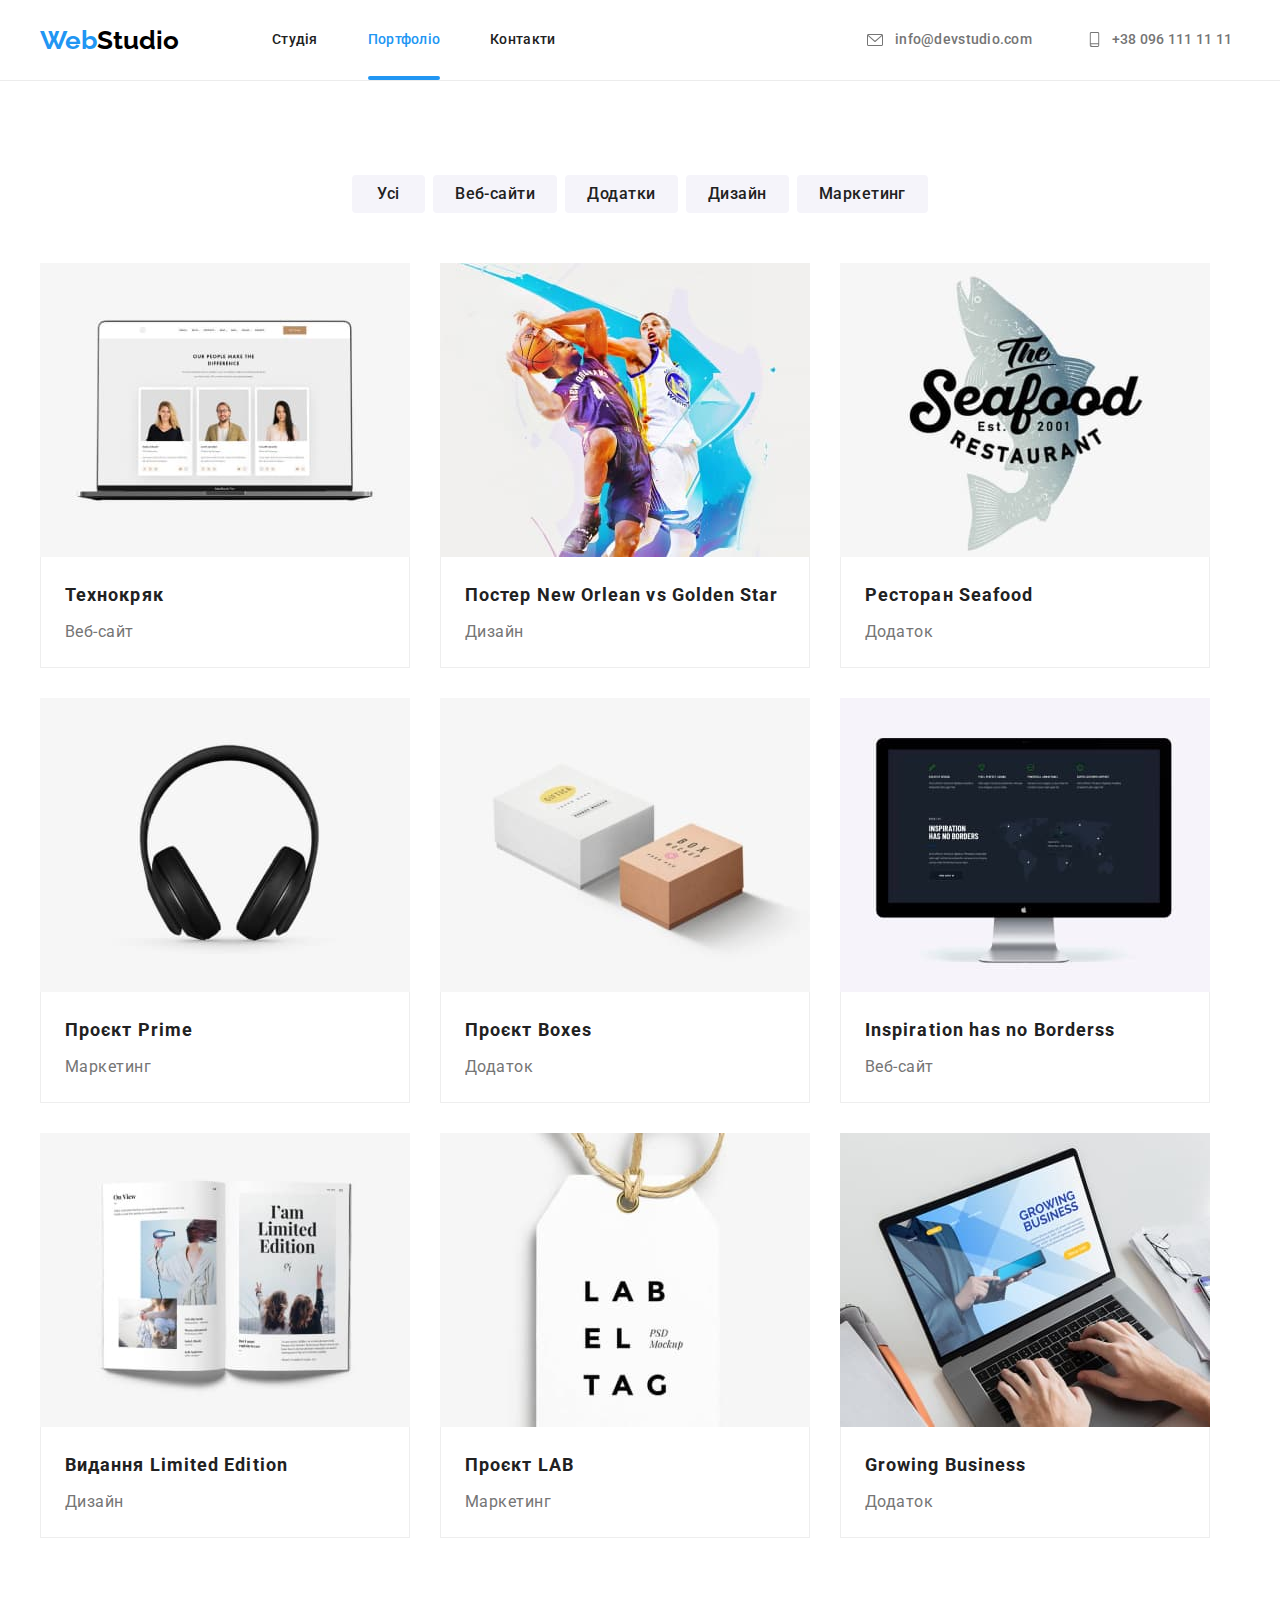
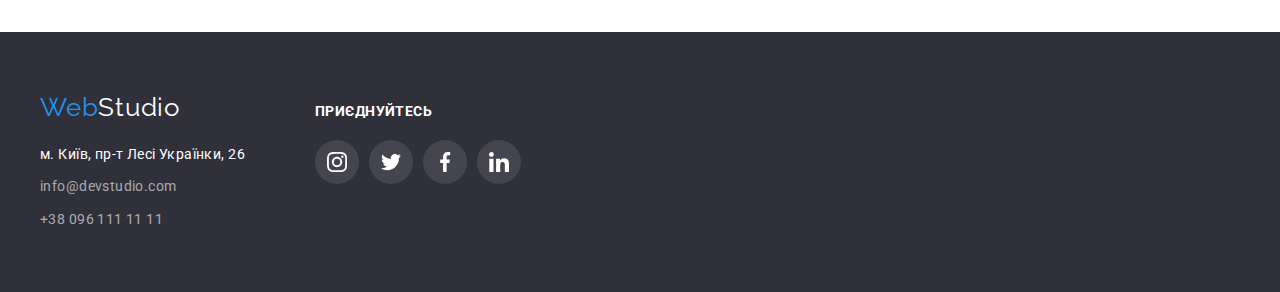
==== portfolio.html @ 1820c9a6 "Homework 7" ====
<!DOCTYPE html>
<html lang="uk">
  <head>
    <meta charset="UTF-8" />
    <meta http-equiv="X-UA-Compatible" content="IE=edge" />
    <meta name="viewport" content="width=device-width, initial-scale=1.0" />
    <title>Web Studio</title>
  <link rel="stylesheet" href="https://cdnjs.cloudflare.com/ajax/libs/modern-normalize/1.1.0/modern-normalize.min.css" integrity="sha512-wpPYUAdjBVSE4KJnH1VR1HeZfpl1ub8YT/NKx4PuQ5NmX2tKuGu6U/JRp5y+Y8XG2tV+wKQpNHVUX03MfMFn9Q==" crossorigin="anonymous" referrerpolicy="no-referrer" />
    <link rel="stylesheet" href="./css/styles.css" />
    <link rel="stylesheet" href="./css/main.min.css"/>
    <link rel="preconnect" href="https://fonts.googleapis.com" />
    <link rel="preconnect" href="https://fonts.gstatic.com" crossorigin />

    <link
      href="https://fonts.googleapis.com/css2?family=Raleway:wght@700&family=Roboto:wght@400;500;700;900&display=swap"
      rel="stylesheet"
    />
  </head>
  <body>
    <header  class="navigation nav-portfolio">
      <div class="container navigation">
      <a href="" class="link logo"><span class="logo-1">Web</span>Studio</a>
      <nav>
        <ul class="list navigation__list">
          <li class="item">
            <a href="./index.html" class="link navigation__link">Студія</a>
          </li>
          <li class="item">
            <a href="" class="link navigation__link current">Портфоліо</a>
          </li>
          <li class="item">
            <a href="" class="link navigation__link">Контакти</a>
          </li>
        </ul>
      </nav>
      <ul class="list connection">
        <li class="contacts">
          <a href="mailto:info@devstudio.com" class="link contacts__list "><svg width="20px" height="16px" class="connection__icons " >
            <use href="./images/icons.svg#icon-envelope-hover" ></use>
          </svg>info@devstudio.com</a
          >
        </li>
        <li class="contacts">
          <a href="tel:+380961111111" class="link contacts__list "
            ><svg width="15px" height="21px" class="connection__icons ">
            <use href="./images/icons.svg#icon-smartphone" ></use>
          </svg>+38 096 111 11 11</a
          >
        </li>
      </ul>
      </div>
    </header>
    <main>
      <section class="section">
        <div class="container">
        <ul class="list portfolio-button-list">
        <li class="portfolio-button"><button type="button" class="portfolio-btn">Усі</button></li>
        <li class="portfolio-button"><button type="button" class="portfolio-btn">Веб-сайти</button></li>
        <li class="portfolio-button"><button type="button" class="portfolio-btn">Додатки</button></li>
        <li class="portfolio-button"><button type="button" class="portfolio-btn">Дизайн</button></li>
        <li class="portfolio-button"><button type="button" class="portfolio-btn">Маркетинг</button></li>
        </ul>
        <ul class="list portfolio-images">
          <li class="images">
            <div class="portfolio-item">
            <img
              src="./images/img (4) (1).jpg"
              alt="Технокряк"
              width="370"
              height="294"
            />
            <p class="portfolio-img">Ресурс пропонує косплексні пропозиції з різним рівнем функціоналу та сервісів. Все це дозволить відвідувачу отримати вичерпні відомості про компанію чи приватні особу.</p>
            </div>
            <div class="box">
            <h3 class="works">Технокряк</h3>
            <p class="projects"> Веб-сайт</p>
            </div>
          </li>
          <li class="images ">
            <div class="portfolio-item">
            <img
              src="./images/img (5) (1).jpg"
              alt="Постер New Orlean vs Golden Star"
              width="370"
              height="294"
            />
            <p class="portfolio-img">Ресурс пропонує косплексні пропозиції з різним рівнем функціоналу та сервісів. Все це дозволить відвідувачу отримати вичерпні відомості про компанію чи приватні особу.</p>
            </div>
            <div class="box">
            <h3 class="works">Постер New Orlean vs Golden Star</h3>
            <p class="projects"> Дизайн</p>
          </div>
          </li>
          <li class="images">
            <div class="portfolio-item">
              <img
              src="./images/img (6) (1).jpg"
              alt="Ресторан Seafood"
              width="370"
              height="294"
            />
          <p class="portfolio-img">Ресурс пропонує косплексні пропозиції з різним рівнем функціоналу та сервісів. Все це дозволить відвідувачу отримати вичерпні відомості про компанію чи приватні особу.</p>
            </div>
          <div class="box">
            <h3 class="works">Ресторан Seafood</h3>
            <p class="projects"> Додаток</p>
            </div>
          </li>
          <li class="images img-margin">
            <div class="portfolio-item">
            <img
              src="./images/img (7) (1).jpg"
              alt="Проєкт Prime"
              width="370"
              height="294"
            />
            <p class="portfolio-img">Ресурс пропонує косплексні пропозиції з різним рівнем функціоналу та сервісів. Все це дозволить відвідувачу отримати вичерпні відомості про компанію чи приватні особу.</p>
            </div>
            <div class="box">
            <h3 class="works">Проєкт Prime</h3>
            <p class="projects"> Маркетинг</p>
            </div>
          </li>
          <li class="images img-margin">
            <div class="portfolio-item">
            <img
              src="./images/img (8) (1).jpg"
              alt="Проєкт Boxes"
              width="370"
              height="294"
            />
            <p class="portfolio-img">Ресурс пропонує косплексні пропозиції з різним рівнем функціоналу та сервісів. Все це дозволить відвідувачу отримати вичерпні відомості про компанію чи приватні особу.</p>
            </div>
            <div class="box">
            <h3 class="works">Проєкт Boxes</h3>
            <p class="projects"> Додаток</p>
            </div>
          </li>
           <li class="images img-margin">
            <div class="portfolio-item">
            <img
              src="./images/img (9) (1).jpg"
              alt="Inspiration has no Borders"
              width="370"
              height="294"
            />
            <p class="portfolio-img">Ресурс пропонує косплексні пропозиції з різним рівнем функціоналу та сервісів. Все це дозволить відвідувачу отримати вичерпні відомості про компанію чи приватні особу.</p>
            </div>
            <div class="box">
            <h3 class="works">Inspiration has no Borderss</h3>
            <p class="projects"> Веб-сайт</p>
            </div>
          </li>
          <li class="images img-margin">
            <div class="portfolio-item">
            <img
              src="./images/img (10) (1).jpg"
              alt="Видання Limited Edition"
              width="370"
              height="294"
            />
            <p class="portfolio-img">Ресурс пропонує косплексні пропозиції з різним рівнем функціоналу та сервісів. Все це дозволить відвідувачу отримати вичерпні відомості про компанію чи приватні особу.</p>
            </div>
            <div class="box">
            <h3 class="works">Видання Limited Edition</h3>
            <p class="projects"> Дизайн</p>
            </div>
          </li>
          <li class="images img-margin">
             <div class="portfolio-item">
            <img
              src="./images/img (11) (1).jpg"
              alt="Проєкт LAB"
              width="370"
              height="294"
            />
            <p class="portfolio-img">Ресурс пропонує косплексні пропозиції з різним рівнем функціоналу та сервісів. Все це дозволить відвідувачу отримати вичерпні відомості про компанію чи приватні особу.</p>
             </div>
            <div class="box">
            <h3 class="works">Проєкт LAB</h3>
            <p class="projects"> Маркетинг</p>
            </div>
          </li>
           <li class="images img-margin">
             <div class="portfolio-item">
            <img
              src="./images/img (12) (1).jpg"
              alt="Growing Business"
              width="370"
              height="294"
            />
            <p class="portfolio-img">Ресурс пропонує косплексні пропозиції з різним рівнем функціоналу та сервісів. Все це дозволить відвідувачу отримати вичерпні відомості про компанію чи приватні особу.</p>
             </div>
            <div class="box">
            <h3 class="works">Growing Business</h3>
            <p class="projects"> Додаток</p>
            </div>
          </li>
          </div>
      </section>
    </main>
    <footer class="footer">
      <div class="container adress-container">
        <div class="footer-container">
      <a href="" class="link logo-2"><span class="logo-1">Web</span>Studio</a>
      <address class="studio-address">
        <ul class="list all-addresses">
          <li class="list-address">
            <a
              href="https://goo.gl/maps/GRgKBhRYMdMoamfV8"
              class="link address address-1"
              target="_blank"
              rel="noopener noreferrer nofollow"
              >м. Київ, пр-т Лесі Українки, 26</a
            >
          </li>
          <li class="list-address">
            <a href="mailto:info@devstudio.com" class="link address"
              >info@devstudio.com</a
            >
          </li>
          <li class="list-address">
            <a href="tel:+380961111111" class="link address"
              >+38 096 111 11 11</a
            >
          </li>
        </ul>
        </address>
        </div>
        <div class="footer-container-1">
        <h3 class="soc-title">Приєднуйтесь</h3>
        <ul class="list soc-footer-list">
          <li class="soc-list-item "> <a href="#" class="soc-link footer-item">
                <svg width="20px" hieght="20px" class="svg-icon svg-icon-1">
                  <use href="./images/icons.svg#icon-instagram-2"></use>
                </svg>
                </a>
              </li>
              <li class="soc-list-item"> <a href="#" class="soc-link footer-item">
                <svg width="20px" hieght="20px" class="svg-icon svg-icon-1">
                  <use href="./images/icons.svg#icon-twitter-1"></use>
                </svg>
                </a>
              </li>
              <li class="soc-list-item"> <a href="#" class="soc-link footer-item">
                <svg width="20px" hieght="20px" class="svg-icon svg-icon-1">
                  <use href="./images/icons.svg#icon-facebook-1"></use>
                </svg>
                </a>
              </li>
              </li>
              <li class="soc-list-item"> <a href="#" class="soc-link footer-item">
                <svg width="20px" hieght="20px" class="svg-icon svg-icon-1">
                  <use href="./images/icons.svg#icon-linkedin-1"></use>
                </svg>
                </a>
              </li>
              </div>
        </ul>
      </div>
    </footer>
  </body>
</html>
---- css/styles.css ----
body {
  font-family: "Roboto", sans-serif;
}
.section {
  padding-top: 94px;
  padding-bottom: 94px;
}
body,
h1,
h2,
h3,
ul,
li,
p {
  margin: 0;
  padding: 0;
}
.container {
  margin-left: auto;
  margin-right: auto;
  width: 1200px;
  padding-left: 15px;
  padding-right: 15px;
}
.navigation {
  display: flex;
  align-items: center;
}
.logo {
  color: #000000;
  font-family: "Raleway", "Arial", Raleway;
  font-weight: 700;
  font-size: 26px;
  line-height: 1.19;
}
.logo-1 {
  color: #2196f3;
}
.link {
  text-decoration: none;
}
.list {
  list-style: none;
  margin: 0;
  padding: 0;
}
.navigation__list {
  display: flex;
  flex-wrap: nowrap;
  margin-left: 93px;
  font-weight: 500;
  font-size: 14px;
  line-height: 1.14;
  letter-spacing: 0.02em;
}
.contacts {
  display: flex;
  justify-content: center;
  align-items: center;
  width: 161px;
  height: 16px;
}
.cont-icon {
  margin-right: 10px;
  fill: #757575;
}

.navigation__link {
  color: #212121;
  display: block;
  padding-top: 32px;
  padding-bottom: 32px;
  transition: 250ms cubic-bezier(0.4, 0, 0.2, 1);
}
.nav-portfolio {
  border-bottom-width: 1px;
  border-bottom-style: solid;
  border-bottom-color: #ececec;
}
.navigation .item:not(:last-child) {
  margin-right: 50px;
}
.navigation__list .navigation__link:hover,
.navigation__list .navigation__link:focus {
  color: #2196f3;
  transition: 250ms cubic-bezier(0.4, 0, 0.2, 1);
}
.navigation__list .current {
  color: #2196f3;
}
.item {
  position: relative;
}
.current::after {
  position: absolute;
  content: " ";
  left: 0;
  bottom: 0;
  display: block;
  width: 100%;
  height: 4px;
  background-color: #2196f3;
  border-radius: 2px;
}

.connection {
  display: flex;
  margin-left: auto;
  font-weight: 500;
  font-size: 14px;
  line-height: 1.14;
  letter-spacing: 0.02em;
}
.contacts__list {
  display: inline-flex;
  align-items: center;
  color: #757575;
  padding-top: 32px;
  padding-bottom: 32px;
  transition: 250ms cubic-bezier(0.4, 0, 0.2, 1);
}
.connection__icons {
  fill: #757575;
  margin-right: 10px;
  transition: 250ms cubic-bezier(0.4, 0, 0.2, 1);
}

.connection .contacts:not(:last-child) {
  margin-right: 50px;
}
.contacts .contacts__list:hover,
.contacts .contacts__list:focus {
  color: #2196f3;
  transition: 250ms cubic-bezier(0.4, 0, 0.2, 1);
}
.contacts__list:hover .connection__icons,
.contacts__list:focus .connection__icons {
  fill: #2196f3;
  transition: 250ms cubic-bezier(0.4, 0, 0.2, 1);
}
.slogan-section {
  background-color: #2f303a;
  padding-top: 200px;
  padding-bottom: 200px;
}
.overlay {
  max-width: 1600px;
  height: 600px;
  margin-left: auto;
  margin-right: auto;
  background-image: linear-gradient(
      rgba(47, 48, 58, 0.4),
      rgba(47, 48, 58, 0.4)
    ),
    url("../images/Img\ \(13\)\ \(1\).jpg");
  background-size: cover;
  background-repeat: no-repeat;
  background-position: center;
}
.slogan-1 {
  margin-left: auto;
  margin-right: auto;
  width: 696px;
  margin-bottom: 30px;
  margin-top: 0;

  font-weight: 900;
  font-size: 44px;
  line-height: 1.36;
  text-align: center;
  letter-spacing: 0.06em;
  text-transform: uppercase;

  color: #ffffff;
}
.main-btn {
  display: inline-block;
  border-radius: 4px;
  padding: 10px 32px;
  min-width: 216;
  text-align: center;
  border: #2196f3;
  margin-left: auto;
  margin-right: auto;

  font-family: inherit;
  font-weight: 700;
  font-size: 16px;
  line-height: 1.87;
  display: flex;
  align-items: center;
  letter-spacing: 0.06em;
  color: #ffffff;
  background-color: #2196f3;
}
.portfolio-button-list {
  display: flex;
  align-items: center;
  justify-content: center;
}
.portfolio-button {
  display: inline-block;
}
.portfolio-button-list .portfolio-button:not(:last-child) {
  margin-right: 8px;
}
.portfolio-btn:hover,
.portfolio-btn:focus {
  color: #ffffff;
  background-color: #2196f3;
  box-shadow: 0px 3px 1px rgba(0, 0, 0, 0.1), 0px 1px 2px rgba(0, 0, 0, 0.08),
    0px 2px 2px rgba(0, 0, 0, 0.12);
  transition: 250ms cubic-bezier(0.4, 0, 0.2, 1);
}
.portfolio-btn {
  display: inline-block;
  border-radius: 4px;
  padding: 6px 22px;
  min-width: 73px;
  text-align: center;
  border: #f5f4fa;
  margin-left: auto;
  margin-right: auto;

  font-family: inherit;
  font-weight: 500;
  font-size: 16px;
  line-height: 1.62;
  text-align: center;
  letter-spacing: 0.03em;
  color: #212121;
  background-color: #f5f4fa;
  transition: 250ms cubic-bezier(0.4, 0, 0.2, 1);
}

.portfolio-images {
  display: flex;
  flex-wrap: wrap;
}
.images {
  width: 370px;
  margin-right: 30px;
  margin-top: 30px;
}
.images:nth-child(3n) {
  margin-right: 0px;
}
.advntg-icon::before {
  display: block;
  content: " ";
  height: 120px;
  border-radius: 4px;
  margin-bottom: 30px;
  outline: 1px, solid, #f5f4fa;
  background-repeat: no-repeat;
  background-position: center;
  background-color: #f5f4fa;
}
.advntg-icon1::before {
  background-image: url("../images/antenna\ 1.svg");
  background-size: 70px;
  background-repeat: no-repeat;
  background-position: center;
  background-color: #f5f4fa;
}
.advntg-icon2::before {
  background-image: url("../images/clock\ 1.svg");
  background-size: 70px;
  background-repeat: no-repeat;
  background-position: center;
  background-color: #f5f4fa;
}
.advntg-icon3::before {
  background-image: url("../images/diagram\ 1.svg");
  background-size: 70px;
  background-repeat: no-repeat;
  background-position: center;
  background-color: #f5f4fa;
}
.advntg-icon4::before {
  background-image: url("../images/astronaut\ 1.svg");
  background-size: 70px;
  background-repeat: no-repeat;
  background-position: center;
  background-color: #f5f4fa;
}
.clients-icon {
  fill: #afb1b8;
}
.advntg-section {
  padding-top: 94px;
}
.studio-advantages {
  display: flex;
  flex-wrap: nowrap;
}
.advntg-list {
  width: 270px;
}
.studio-advantages .advntg-list:not(:last-child) {
  margin-right: 30px;
}
.adventages-list {
  font-weight: 700;
  font-size: 14px;
  line-height: 1.14;
  letter-spacing: 0.03em;
  text-transform: uppercase;
  color: #212121;
}
.advantages {
  margin-top: 10px;
  margin-bottom: 0;
  font-size: 14px;
  line-height: 1.71;
  letter-spacing: 0.03em;
  color: #757575;
}

.title {
  display: flex;
  justify-content: center;
  font-size: 36px;
  line-height: 1.16;
  text-align: center;
  letter-spacing: 0.03em;

  color: #212121;
}

.images-collection {
  display: flex;
  margin-top: 50px;
  align-items: center;
  justify-content: center;
}
.images-collection .img-box:not(:last-child) {
  margin-right: 30px;
}
.img-box {
  position: relative;
}
.img-title {
  position: absolute;
  bottom: 0;
  font-style: normal;
  font-weight: 700;
  font-size: 14px;
  line-height: 1.14;
  letter-spacing: 0.03em;
  text-transform: uppercase;
  color: #ffffff;
  background-color: rgba(47, 48, 58, 0.8);
  width: 100%;
  padding: 27px;
  text-align: center;
  opacity: 1;
  transition: 250ms cubic-bezier(0.4, 0, 0.2, 1);
}
.stuff-container {
  padding-top: 30px;
  padding-bottom: 30px;
  box-sizing: border-box;
  max-width: 370px;
  height: 168px;
  background-color: #ffffff;
  border-top-width: 0;
}
.stuff-section {
  background-color: #f5f4fa;
}
.stuff-list {
  display: flex;
  margin-top: 50px;
}
.stuff-list .stuff-img:not(:last-child) {
  margin-right: 30px;
}
.stuff {
  text-align: center;
  font-weight: 500;
  font-size: 16px;
  line-height: 1.18;
  letter-spacing: 0.03em;
  color: #212121;
}
.stuff-img {
  border-right-width: 1px;
  border-right-style: solid;
  border-right-color: #eeeeee;

  border-bottom-width: 1px;
  border-bottom-style: solid;
  border-bottom-color: #eeeeee;

  border-left-width: 1px;
  border-left-style: solid;
  border-left-color: #eeeeee;
  box-shadow: 0px 4px 4px rgba(0, 0, 0, 0.25);
}
img {
  display: block;
  max-width: 100%;
  height: auto;
}
.portfolio-images {
  margin-top: 50px;
}
.portfolio-images .images {
  flex-basis: calc((100% - 60px) / 3);
}
.images {
  max-width: 370px;
  margin-top: 0;
  box-shadow: drop-shadow(0px 4px 4px rgba(0, 0, 0, 0.25));
  transition: 250ms cubic-bezier(0.4, 0, 0.2, 1);
}
.images:hover,
.images:focus {
  box-shadow: 0px 1px 1px rgba(0, 0, 0, 0.12), 0px 4px 4px rgba(0, 0, 0, 0.06),
    1px 4px 6px rgba(0, 0, 0, 0.16);
  transition: 250ms cubic-bezier(0.4, 0, 0.2, 1);
}
.img-margin {
  margin-top: 30px;
}
.portfolio-item {
  position: relative;
  overflow: hidden;
}

.portfolio-img {
  position: absolute;
  top: 0;
  font-style: normal;
  font-size: 18px;
  line-height: 1.71;
  letter-spacing: 0.03em;
  color: #ffffff;
  background-color: rgba(33, 150, 243, 0.9);
  padding: 63px 24px;
  height: 100%;
  opacity: 0;
  transform: translateY(100%);
  transition: transform 250ms cubic-bezier(0.4, 0, 0.2, 1);
}
.images:hover .portfolio-img,
.images:focus .portfolio-img {
  transform: translateY(0);
  opacity: 1;
}

.box {
  padding: 20px 24px;
  box-sizing: border-box;
  max-width: 370px;
  border-top-width: 0;
  border-top-style: solid;
  border-top-color: #eeeeee;

  border-right-width: 1px;
  border-right-style: solid;
  border-right-color: #eeeeee;

  border-bottom-width: 1px;
  border-bottom-style: solid;
  border-bottom-color: #eeeeee;

  border-left-width: 1px;
  border-left-style: solid;
  border-left-color: #eeeeee;
}
.works {
  font-size: 18px;
  line-height: 2;
  letter-spacing: 0.06em;
  color: #212121;
}
.position {
  text-align: center;
  margin-top: 10px;
  font-size: 16px;
  line-height: 1.18;
  letter-spacing: 0.03em;
  color: #757575;
}
.projects {
  margin-top: 4px;
  font-size: 16px;
  line-height: 1.87;
  letter-spacing: 0.03em;
  color: #757575;
}
.soc-list {
  display: flex;
  justify-content: center;
  align-items: center;
  margin-top: 16px;
}
.soc-list-item {
  width: 44px;
  height: 44px;
}
.soc-link {
  display: flex;
  justify-content: center;
  align-items: center;
  width: 100%;
  height: 100%;
  background-color: #ffffff;
  border-radius: 50%;
  transition: 250ms cubic-bezier(0.4, 0, 0.2, 1);
}
.svg-icon {
  height: 20px;
}
.soc-list-item:not(:last-child) {
  margin-right: 10px;
}
.svg-icon {
  fill: #afb1b8;
  transition: 250ms cubic-bezier(0.4, 0, 0.2, 1);
}
.soc-link:hover,
.soc-link:focus {
  background-color: #2196f3;
  transition: 250ms cubic-bezier(0.4, 0, 0.2, 1);
}
.soc-link:hover .svg-icon,
.soc-link:focus .svg-icon {
  fill: #ffffff;
  transition: 250ms cubic-bezier(0.4, 0, 0.2, 1);
}

.group-list {
  display: flex;
  justify-content: center;
  align-items: center;
  margin-top: 50px;
}
.group-link {
  display: flex;
  justify-content: center;
  align-items: center;
  border-radius: 4px;
  width: 170px;
  height: 92px;
  color: #afb1b8;
  border: 1px solid #afb1b8;
  transition: 250ms cubic-bezier(0.4, 0, 0.2, 1);
}
.group:not(:last-child) {
  margin-right: 30px;
}
.clients-icon {
  fill: #afb1b8;
  transition: 250ms cubic-bezier(0.4, 0, 0.2, 1);
}
.group-link:hover,
.group-link:focus {
  border: 1px solid #2196f3;
  color: #2196f3;
  transition: 250ms cubic-bezier(0.4, 0, 0.2, 1);
}
.group-link:hover .clients-icon,
.group-link:focus .clients-icon {
  fill: #2196f3;
  transition: 250ms cubic-bezier(0.4, 0, 0.2, 1);
}

.footer {
  padding-top: 60px;
  padding-bottom: 60px;

  background-color: #2f303a;
}
.logo-2 {
  display: flex;
  font-family: "Raleway";
  font-size: 26px;
  line-height: 1.19;
  letter-spacing: 0.03em;
  color: #ffffff;
}
.studio-address {
  margin-top: 20px;
}
.address {
  font-style: normal;
  font-size: 14px;
  line-height: 1.71;
  letter-spacing: 0.03em;
  color: #ffffff99;
  transition: 250ms cubic-bezier(0.4, 0, 0.2, 1);
}
.all-addresses .list-address:not(:last-child) {
  margin-bottom: 9px;
}
.address-1 {
  color: #ffffff;
}
.list-address .address:hover,
.list-address .address:focus {
  color: #2196f3;
  transition: 250ms cubic-bezier(0.4, 0, 0.2, 1);
}
.soc-title {
  font-style: normal;
  font-weight: 700;
  font-size: 14px;
  line-height: 1.14;
  letter-spacing: 0.03em;
  text-transform: uppercase;
  color: #ffffff;
}
.soc-footer-list {
  display: flex;
  margin-top: 20px;
}
.footer-container {
  display: inline;
}
.footer-item {
  background-color: rgba(255, 255, 255, 0.1);
}
.svg-icon-1 {
  fill: #ffffff;
}
.adress-container {
  display: flex;
}
.footer-container {
  display: block;
}
.footer-container-1 {
  display: block;
  margin-left: 70px;
  margin-top: 12px;
}
.telegram-link {
  width: 200px;
  height: 50px;
  text-align: center;
  align-items: center;
  padding-left: 28px;
  background-color: #2196f3;
  border-radius: 4px;
  font-family: "Roboto";
  font-style: normal;
  font-weight: 700;
  font-size: 16px;
  line-height: 30px;
  display: flex;
  align-items: center;
  text-align: center;
  letter-spacing: 0.06em;

  color: #ffffff;
}
.icon-telegram {
  margin-left: 10px;
}

.backdrop {
  position: fixed;
  top: 0;
  left: 0;
  width: 100%;
  height: 100%;
  background-color: rgba(0, 0, 0, 0.2);
  opacity: 1;
  transition: opacity 250ms cubic-bezier(0.4, 0, 0.2, 1);
}
.backdrop.is-hidden {
  opacity: 0;
  pointer-events: none;
}
.modal {
  position: absolute;
  top: 50%;
  left: 50%;
  height: 581px;
  border-radius: 50%;
  transform: translate(-50%, -50%) scale(1);

  background-color: #ffffff;
  box-shadow: 0px 1px 3px rgba(0, 0, 0, 0.12), 0px 1px 1px rgba(0, 0, 0, 0.14),
    0px 2px 1px rgba(0, 0, 0, 0.2);
  border-radius: 4px;
  transition: transform 250ms cubic-bezier(0.4, 0, 0.2, 1);
  padding: 40px 40px;
}
.backdrop.is-hidden .modal {
  transform: translate(-50%, -50%) scale(0);
}
.modal-btn {
  position: absolute;
  top: 8px;
  right: 8px;
  width: 30px;
  height: 30px;
  background-color: transparent;
  border: 1px solid #0000001a;
  border-radius: 50%;
  display: flex;
  align-items: center;
  justify-content: center;
  cursor: pointer;
}
.modal-title {
  font-family: "Roboto";
  font-style: normal;
  font-weight: 700;
  font-size: 20px;
  line-height: 23px;
  text-align: center;
  letter-spacing: 0.03em;
  color: #212121;
}
.form-field {
  position: relative;
  display: flex;
  flex-direction: column;
  margin-bottom: 10px;
  font-family: "Roboto";
  font-style: normal;
  font-weight: 400;
  font-size: 12px;
  line-height: 14px;

  letter-spacing: 0.01em;

  color: #757575;
}
.form-field-comment {
  display: flex;
  flex-direction: column;
  width: 448px;
  margin-bottom: 10px;
  font-family: "Roboto";
  font-style: normal;
  font-weight: 400;
  font-size: 12px;
  line-height: 14px;

  letter-spacing: 0.01em;

  color: #757575;
}
.form-field label {
  margin-bottom: 4px;
}
.form-field input {
  height: 40px;
  border: 1px solid rgba(33, 33, 33, 0.2);
  border-radius: 4px;
  padding-left: 42px;
  transition: 250ms cubic-bezier(0.4, 0, 0.2, 1);
  cursor: pointer;
}
.form-field input:focus,
.form-field input:hover {
  border: 1px solid #2196f3;
  outline: none;
}
.form-field:focus-within > .modal-icon {
  fill: #2196f3;
}
.form-field:hover > .modal-icon {
  fill: #2196f3;
}
.form-field-comment textarea {
  border: 1px solid rgba(33, 33, 33, 0.2);
  border-radius: 4px;
  padding: 12px 16px;
  transition: 250ms cubic-bezier(0.4, 0, 0.2, 1);
}
.form-field-comment textarea:focus,
.form-field-comment textarea:hover {
  border: 1px solid #2196f3;
  outline: none;
  cursor: pointer;
}
.form-field-comment label {
  margin-bottom: 4px;
}
.form-field-comment textarea::placeholder {
  font-family: "Roboto";
  font-style: normal;
  font-weight: 400;
  font-size: 12px;
  line-height: 14px;
  letter-spacing: 0.01em;

  color: rgba(117, 117, 117, 0.5);
}
.comment-placeholder {
  resize: none;
  width: auto;
  height: 120px;
  max-height: 250px;
}

.modal-form-1 {
  margin-top: 12px;
}

.footer-container-2 {
  margin-left: 93px;
  margin-top: 12px;
}

.telegram {
  display: flex;
  margin-left: auto;
  margin-top: 20px;
}
.telegram-link {
  margin-left: 12px;
}
.email {
  display: flex;
  width: 358px;
  height: 50px;
  border: 1px solid rgba(255, 255, 255, 0.3);
  border-radius: 4px;
  background-color: #2f303a;
  padding-left: 16px;
  outline: none;
  color: #ffffff;
}

.form-btn {
  display: inline-block;
  border-radius: 4px;
  margin-top: 30px;
  width: 200px;
  height: 50px;
  text-align: center;
  justify-content: center;

  border: #2196f3;
  margin-left: auto;
  margin-right: auto;
  cursor: pointer;

  font-family: inherit;
  font-weight: 700;
  font-size: 16px;
  line-height: 1.87;
  display: flex;
  align-items: center;
  letter-spacing: 0.06em;
  color: #ffffff;
  background-color: #2196f3;
  box-shadow: 0px 4px 4px rgba(0, 0, 0, 0.15);
}
.modal-icon {
  position: absolute;
  display: flex;
  top: 50%;
  margin-left: 12px;
  transition: 250ms cubic-bezier(0.4, 0, 0.2, 1);
  cursor: pointer;
}
.modal-input-group {
  margin-top: 20px;
  justify-content: center;
  text-align: center;
}
.modal-politic-label {
  display: flex;
  align-items: center;
  font-family: "Roboto";
  font-style: normal;
  font-weight: 400;
  font-size: 14px;
  line-height: 24px;
  justify-content: center;
  text-align: center;
  letter-spacing: 0.03em;
  cursor: pointer;

  color: #757575;
}
.modal-politic-label::before {
  content: "";
  width: 16px;
  height: 15px;
  border: 2px solid #212121;
  border-radius: 2px;
  display: block;
  margin-right: 8px;
  transition: 250ms cubic-bezier(0.4, 0, 0.2, 1);
  justify-content: center;
  align-items: center;
  cursor: pointer;
}
.modal-politic-check:checked + label::before {
  border: none;
  background-image: url("..//images/Vector\ \(1\).svg");
  background-repeat: no-repeat;
  background-position: center;
  background-color: #2196f3;
  width: 16px;
  height: 15px;
}
.visually-hidden {
  position: absolute;
  width: 1px;
  height: 1px;
  margin: -1px;
  border: 0;
  padding: 0;

  white-space: nowrap;
  clip-path: inset(100%);
  clip: rect(0 0 0 0);
  overflow: hidden;
}
.chackbox-link {
  font-family: "Roboto";
  margin-left: 4px;
  font-style: normal;
  font-weight: 400;
  font-size: 14px;
  line-height: 24px;
  color: #2196f3;
  letter-spacing: 0.03em;
  text-decoration-line: underline;
}
.modal-close {
  transition: 250ms cubic-bezier(0.4, 0, 0.2, 1);
  cursor: pointer;
}
.modal-btn:hover .modal-close,
.modal-btn:focus .modal-close {
  fill: #2196f3;
}
---- css/main.min.css ----
.container{margin-left:auto;margin-right:auto;width:1200px;padding-left:15px;padding-right:15px}.navigation{display:flex;align-items:center}.logo{color:#000;font-family:"Raleway","Arial",Raleway;font-weight:700;font-size:26px;line-height:1.19}.logo-1{color:#2196f3}.navigation__list{display:flex;flex-wrap:nowrap;margin-left:93px;font-weight:500;font-size:14px;line-height:1.14;letter-spacing:.02em}.navigation__list .item:not(:last-child){margin-right:50px}.navigation__list.navigation__link:hover,.navigation__list.navigation__link:focus{color:#2196f3;transition:250ms cubic-bezier(0.4, 0, 0.2, 1)}.navigation__list.current{color:#2196f3}.navigation__list .item:not(:last-child){margin-right:50px}.contacts{display:flex;justify-content:center;align-items:center;width:161px;height:16px}.contacts .contacts__list:hover,.contacts.contacts__list:focus{color:#2196f3;transition:250ms cubic-bezier(0.4, 0, 0.2, 1)}.cont-icon{margin-right:10px;fill:#757575}.navigation__link{color:#212121;display:block;padding-top:32px;padding-bottom:32px;transition:250ms cubic-bezier(0.4, 0, 0.2, 1)}.nav-portfolio{border-bottom-width:1px;border-bottom-style:solid;border-bottom-color:#ececec}.item{position:relative}.current::after{position:absolute;content:" ";left:0;bottom:0;display:block;width:100%;height:4px;background-color:#2196f3;border-radius:2px}.connection{display:flex;margin-left:auto;font-weight:500;font-size:14px;line-height:1.14;letter-spacing:.02em}.connection .contacts:not(:last-child){margin-right:50px}.contacts__list{display:inline-flex;align-items:center;color:#757575;padding-top:32px;padding-bottom:32px;transition:250ms cubic-bezier(0.4, 0, 0.2, 1)}.contacts__list:hover .connection__icons,.contacts__list:focus .connection__icons{fill:#2196f3;transition:250ms cubic-bezier(0.4, 0, 0.2, 1)}.connection__icons{fill:#757575;margin-right:10px;transition:250ms cubic-bezier(0.4, 0, 0.2, 1)}.slogan-section{background-color:#2f303a;padding-top:200px;padding-bottom:200px}.overlay{max-width:1600px;height:600px;margin-left:auto;margin-right:auto;background-image:linear-gradient(rgba(47, 48, 58, 0.4), rgba(47, 48, 58, 0.4)),url("../images/Img (13) (1).jpg");background-size:cover;background-repeat:no-repeat;background-position:center}.slogan-1{margin-left:auto;margin-right:auto;width:696px;margin-bottom:30px;margin-top:0;font-weight:900;font-size:44px;line-height:1.36;text-align:center;letter-spacing:.06em;text-transform:uppercase;color:#fff}.main-btn{display:inline-block;border-radius:4px;padding:10px 32px;min-width:216;text-align:center;border:#2196f3;margin-left:auto;margin-right:auto;font-family:inherit;font-weight:700;font-size:16px;line-height:1.87;display:flex;align-items:center;letter-spacing:.06em;color:#fff;background-color:#2196f3}.portfolio-button-list{display:flex;align-items:center;justify-content:center}.portfolio-button-list .portfolio-button:not(:last-child){margin-right:8px}.portfolio-button{display:inline-block}.portfolio-btn{display:inline-block;border-radius:4px;padding:6px 22px;min-width:73px;text-align:center;border:#f5f4fa;margin-left:auto;margin-right:auto;font-family:inherit;font-weight:500;font-size:16px;line-height:1.62;text-align:center;letter-spacing:.03em;color:#212121;background-color:#f5f4fa;transition:250ms cubic-bezier(0.4, 0, 0.2, 1)}.portfolio-btn:hover,.portfolio-btn:focus{color:#fff;background-color:#2196f3;box-shadow:0px 3px 1px rgba(0,0,0,.1),0px 1px 2px rgba(0,0,0,.08),0px 2px 2px rgba(0,0,0,.12);transition:250ms cubic-bezier(0.4, 0, 0.2, 1)}.portfolio-images{display:flex;flex-wrap:wrap;margin-top:50px}.portfolio-images .images{flex-basis:calc((100% - 60px)/3)}.images{width:370px;margin-right:30px;margin-top:30px}.images{max-width:370px;margin-top:0;box-shadow:drop-shadow(0px 4px 4px rgba(0, 0, 0, 0.25));transition:250ms cubic-bezier(0.4, 0, 0.2, 1)}.images:hover,.images:focus{box-shadow:0px 1px 1px rgba(0,0,0,.12),0px 4px 4px rgba(0,0,0,.06),1px 4px 6px rgba(0,0,0,.16);transition:250ms cubic-bezier(0.4, 0, 0.2, 1)}.images:hover.portfolio-img,.images:focus.portfolio-img{transform:translateY(0);opacity:1}.img-margin{margin-top:30px}.portfolio-item{position:relative;overflow:hidden}.portfolio-img{position:absolute;top:0;font-style:normal;font-size:18px;line-height:1.71;letter-spacing:.03em;color:#fff;background-color:rgba(33,150,243,.9);padding:63px 24px;height:100%;opacity:0;transform:translateY(100%);transition:transform 250ms cubic-bezier(0.4, 0, 0.2, 1)}.box{padding:20px 24px;box-sizing:border-box;max-width:370px;border-top-width:0;border-top-style:solid;border-top-color:#eee;border-right-width:1px;border-right-style:solid;border-right-color:#eee;border-bottom-width:1px;border-bottom-style:solid;border-bottom-color:#eee;border-left-width:1px;border-left-style:solid;border-left-color:#eee}.works{font-size:18px;line-height:2;letter-spacing:.06em;color:#212121}.advntg-icon::before{display:block;content:" ";height:120px;border-radius:4px;margin-bottom:30px;outline:1px,solid,#f5f4fa;background-repeat:no-repeat;background-position:center;background-color:#f5f4fa}.advntg-icon1::before{background-image:url("../images/antenna 1.svg");background-size:70px;background-repeat:no-repeat;background-position:center;background-color:#f5f4fa}.advntg-icon2::before{background-image:url("../images/clock 1.svg");background-size:70px;background-repeat:no-repeat;background-position:center;background-color:#f5f4fa}.advntg-icon3::before{background-image:url("../images/diagram 1.svg");background-size:70px;background-repeat:no-repeat;background-position:center;background-color:#f5f4fa}.advntg-icon4::before{background-image:url("../images/astronaut 1.svg");background-size:70px;background-repeat:no-repeat;background-position:center;background-color:#f5f4fa}.advntg-section{padding-top:94px}.studio-advantages{display:flex;flex-wrap:nowrap}.advntg-list{width:270px}.studio-advantages .advntg-list:not(:last-child){margin-right:30px}.adventages-list{font-weight:700;font-size:14px;line-height:1.14;letter-spacing:.03em;text-transform:uppercase;color:#212121}.advantages{margin-top:10px;margin-bottom:0;font-size:14px;line-height:1.71;letter-spacing:.03em;color:#757575}.images-collection{display:flex;margin-top:50px;align-items:center;justify-content:center}.images-collection.img-box:not(:last-child){margin-right:30px}.img-box{position:relative}.img-title{position:absolute;bottom:0;font-style:normal;font-weight:700;font-size:14px;line-height:1.14;letter-spacing:.03em;text-transform:uppercase;color:#fff;background-color:rgba(47,48,58,.8);width:100%;padding:27px;text-align:center;opacity:1;transition:250ms cubic-bezier(0.4, 0, 0.2, 1)}.stuff-container{padding-top:30px;padding-bottom:30px;box-sizing:border-box;max-width:370px;height:168px;background-color:#fff;border-top-width:0}.stuff-section{background-color:#f5f4fa}.stuff-list{display:flex;margin-top:50px}.stuff-list .stuff-img:not(:last-child){margin-right:30px}.stuff{text-align:center;font-weight:500;font-size:16px;line-height:1.18;letter-spacing:.03em;color:#212121}.stuff-img{border-right-width:1px;border-right-style:solid;border-right-color:#eee;border-bottom-width:1px;border-bottom-style:solid;border-bottom-color:#eee;border-left-width:1px;border-left-style:solid;border-left-color:#eee;box-shadow:0px 4px 4px rgba(0,0,0,.25)}img{display:block;max-width:100%;height:auto}.position{text-align:center;margin-top:10px;font-size:16px;line-height:1.18;letter-spacing:.03em;color:#757575}.projects{margin-top:4px;font-size:16px;line-height:1.87;letter-spacing:.03em;color:#757575}.soc-list{display:flex;justify-content:center;align-items:center;margin-top:16px}.soc-list-item{width:44px;height:44px}.soc-list-item:not(:last-child){margin-right:10px}.soc-link{display:flex;justify-content:center;align-items:center;width:100%;height:100%;background-color:#fff;border-radius:50%;transition:250ms cubic-bezier(0.4, 0, 0.2, 1)}.soc-link:hover,.soc-link:focus{background-color:#2196f3;transition:250ms cubic-bezier(0.4, 0, 0.2, 1)}.soc-link:hover .svg-icon,.soc-link:focus .svg-icon{fill:#fff;transition:250ms cubic-bezier(0.4, 0, 0.2, 1)}.svg-icon{height:20px}.svg-icon{fill:#afb1b8;transition:250ms cubic-bezier(0.4, 0, 0.2, 1)}.group-list{display:flex;justify-content:center;align-items:center;margin-top:50px}.group-link{display:flex;justify-content:center;align-items:center;border-radius:4px;width:170px;height:92px;color:#afb1b8;border:1px solid #afb1b8;transition:250ms cubic-bezier(0.4, 0, 0.2, 1)}.group-link:hover,.group-link:focus{border:1px solid #2196f3;color:#2196f3;transition:250ms cubic-bezier(0.4, 0, 0.2, 1)}.group-link:hover .clients-icon,.group-link:focus .clients-icon{fill:#2196f3;transition:250ms cubic-bezier(0.4, 0, 0.2, 1)}.group:not(:last-child){margin-right:30px}.clients-icon{fill:#afb1b8;transition:250ms cubic-bezier(0.4, 0, 0.2, 1)}.footer{padding-top:60px;padding-bottom:60px;background-color:#2f303a}.logo-2{display:flex;font-family:"Raleway";font-size:26px;line-height:1.19;letter-spacing:.03em;color:#fff}.studio-address{margin-top:20px}.address{font-style:normal;font-size:14px;line-height:1.71;letter-spacing:.03em;color:rgba(255,255,255,.6);transition:250ms cubic-bezier(0.4, 0, 0.2, 1)}.all-addresses .list-address:not(:last-child){margin-bottom:9px}.address-1{color:#fff}.list-address .address:hover,.list-address .address:focus{color:#2196f3;transition:250ms cubic-bezier(0.4, 0, 0.2, 1)}.soc-title{font-style:normal;font-weight:700;font-size:14px;line-height:1.14;letter-spacing:.03em;text-transform:uppercase;color:#fff}.soc-footer-list{display:flex;margin-top:20px}.footer-container{display:inline}.footer-item{background-color:rgba(255,255,255,.1)}.svg-icon-1{fill:#fff}.adress-container{display:flex}.footer-container{display:block}.footer-container-1{display:block;margin-left:70px;margin-top:12px}.telegram-link{width:200px;height:50px;text-align:center;align-items:center;padding-left:28px;background-color:#2196f3;border-radius:4px;font-family:"Roboto";font-style:normal;font-weight:700;font-size:16px;line-height:30px;display:flex;align-items:center;text-align:center;letter-spacing:.06em;color:#fff}.icon-telegram{margin-left:10px}.backdrop{position:fixed;top:0;left:0;width:100%;height:100%;background-color:rgba(0,0,0,.2);opacity:1;transition:opacity 250ms cubic-bezier(0.4, 0, 0.2, 1)}.backdrop.is-hidden{opacity:0;pointer-events:none}.backdrop.is-hidden .modal{transform:translate(-50%, -50%) scale(0)}.modal{position:absolute;top:50%;left:50%;height:581px;border-radius:50%;transform:translate(-50%, -50%) scale(1);background-color:#fff;box-shadow:0px 1px 3px rgba(0,0,0,.12),0px 1px 1px rgba(0,0,0,.14),0px 2px 1px rgba(0,0,0,.2);border-radius:4px;transition:transform 250ms cubic-bezier(0.4, 0, 0.2, 1);padding:40px 40px}.modal-btn{position:absolute;top:8px;right:8px;width:30px;height:30px;background-color:rgba(0,0,0,0);border:1px solid rgba(0,0,0,.1019607843);border-radius:50%;display:flex;align-items:center;justify-content:center;cursor:pointer}.modal-btn:hover .modal-close,.modal-btn:focus .modal-close{fill:#2196f3}.modal-title{font-family:"Roboto";font-style:normal;font-weight:700;font-size:20px;line-height:23px;text-align:center;letter-spacing:.03em;color:#212121}.form-field{position:relative;display:flex;flex-direction:column;margin-bottom:10px;font-family:"Roboto";font-style:normal;font-weight:400;font-size:12px;line-height:14px;letter-spacing:.01em;color:#757575}.form-field label{margin-bottom:4px}.form-field input{height:40px;border:1px solid rgba(33,33,33,.2);border-radius:4px;padding-left:42px;transition:250ms cubic-bezier(0.4, 0, 0.2, 1);cursor:pointer}.form-field input:focus,.form-field input:hover{border:1px solid #2196f3;outline:none}.form-field:focus-within>.modal-icon{fill:#2196f3}.form-field:hover>.modal-icon{fill:#2196f3}.form-field-comment{display:flex;flex-direction:column;width:448px;margin-bottom:10px;font-family:"Roboto";font-style:normal;font-weight:400;font-size:12px;line-height:14px;letter-spacing:.01em;color:#757575}.form-field-comment .form-field-comment textarea{border:1px solid rgba(33,33,33,.2);border-radius:4px;padding:12px 16px;transition:250ms cubic-bezier(0.4, 0, 0.2, 1)}.form-field-comment textarea:focus,.form-field-comment textarea:hover{border:1px solid #2196f3;outline:none;cursor:pointer}.form-field-comment label{margin-bottom:4px}.form-field-comment textarea::-moz-placeholder{font-family:"Roboto";font-style:normal;font-weight:400;font-size:12px;line-height:14px;letter-spacing:.01em;color:rgba(117,117,117,.5)}.form-field-comment textarea:-ms-input-placeholder{font-family:"Roboto";font-style:normal;font-weight:400;font-size:12px;line-height:14px;letter-spacing:.01em;color:rgba(117,117,117,.5)}.form-field-comment textarea::placeholder{font-family:"Roboto";font-style:normal;font-weight:400;font-size:12px;line-height:14px;letter-spacing:.01em;color:rgba(117,117,117,.5)}.comment-placeholder{resize:none;width:auto;height:120px;max-height:250px}.modal-form-1{margin-top:12px}.footer-container-2{margin-left:93px;margin-top:12px}.telegram{display:flex;margin-left:auto;margin-top:20px}.telegram-link{margin-left:12px}.email{display:flex;width:358px;height:50px;border:1px solid rgba(255,255,255,.3);border-radius:4px;background-color:#2f303a;padding-left:16px;outline:none;color:#fff}.form-btn{display:inline-block;border-radius:4px;margin-top:30px;width:200px;height:50px;text-align:center;justify-content:center;border:#2196f3;margin-left:auto;margin-right:auto;cursor:pointer;font-family:inherit;font-weight:700;font-size:16px;line-height:1.87;display:flex;align-items:center;letter-spacing:.06em;color:#fff;background-color:#2196f3;box-shadow:0px 4px 4px rgba(0,0,0,.15)}.modal-icon{position:absolute;display:flex;top:50%;margin-left:12px;transition:250ms cubic-bezier(0.4, 0, 0.2, 1);cursor:pointer}.modal-input-group{margin-top:20px;justify-content:center;text-align:center}.modal-politic-label{display:flex;align-items:center;font-family:"Roboto";font-style:normal;font-weight:400;font-size:14px;line-height:24px;justify-content:center;text-align:center;letter-spacing:.03em;cursor:pointer;color:#757575}.modal-politic-label::before{content:"";width:16px;height:15px;border:2px solid #212121;border-radius:2px;display:block;margin-right:8px;transition:250ms cubic-bezier(0.4, 0, 0.2, 1);justify-content:center;align-items:center;cursor:pointer}.modal-politic-check:checked+label::before{border:none;background-image:url("..//images/Vector (1).svg");background-repeat:no-repeat;background-position:center;background-color:#2196f3;width:16px;height:15px}.chackbox-link{font-family:"Roboto";margin-left:4px;font-style:normal;font-weight:400;font-size:14px;line-height:24px;color:#2196f3;letter-spacing:.03em;-webkit-text-decoration-line:underline;text-decoration-line:underline}.modal-close{transition:250ms cubic-bezier(0.4, 0, 0.2, 1);cursor:pointer}body{font-family:"Roboto",sans-serif}.section{padding-top:94px;padding-bottom:94px}body,h1,h2,h3,ul,li,p{margin:0;padding:0}.link{text-decoration:none}.list{list-style:none;margin:0;padding:0}.visually-hidden{position:absolute;width:1px;height:1px;margin:-1px;border:0;padding:0;white-space:nowrap;-webkit-clip-path:inset(100%);clip-path:inset(100%);clip:rect(0 0 0 0);overflow:hidden}.main-btn{display:inline-block;border-radius:4px;padding:10px 32px;min-width:216;text-align:center;border:#2196f3;margin-left:auto;margin-right:auto;font-family:inherit;font-weight:700;font-size:16px;line-height:1.87;display:flex;align-items:center;letter-spacing:.06em;color:#fff;background-color:#2196f3}.portfolio-button-list{display:flex;align-items:center;justify-content:center}.portfolio-button-list .portfolio-button{display:inline-block}.portfolio-button-list .portfolio-button:not(:last-child){margin-right:8px}.portfolio-btn{display:inline-block;border-radius:4px;padding:6px 22px;min-width:73px;text-align:center;border:#f5f4fa;margin-left:auto;margin-right:auto;font-family:inherit;font-weight:500;font-size:16px;line-height:1.62;text-align:center;letter-spacing:.03em;color:#212121;background-color:#f5f4fa;transition:250ms cubic-bezier(0.4, 0, 0.2, 1)}.portfolio-btn:hover,.portfolio-btn:focus{color:#fff;background-color:#2196f3;box-shadow:0px 3px 1px rgba(0,0,0,.1),0px 1px 2px rgba(0,0,0,.08),0px 2px 2px rgba(0,0,0,.12);transition:250ms cubic-bezier(0.4, 0, 0.2, 1)}.container{margin-left:auto;margin-right:auto;width:1200px;padding-left:15px;padding-right:15px}.title{display:flex;justify-content:center;font-size:36px;line-height:1.16;text-align:center;letter-spacing:.03em;color:#212121}body{font-family:"Roboto",sans-serif}.section{padding-top:94px;padding-bottom:94px}body,h1,h2,h3,ul,li,p{margin:0;padding:0}.container{margin-left:auto;margin-right:auto;width:1200px;padding-left:15px;padding-right:15px}.navigation{display:flex;align-items:center}.logo{color:#000;font-family:"Raleway","Arial",Raleway;font-weight:700;font-size:26px;line-height:1.19}.logo-1{color:#2196f3}.link{text-decoration:none}.list{list-style:none;margin:0;padding:0}.navigation__list{display:flex;flex-wrap:nowrap;margin-left:93px;font-weight:500;font-size:14px;line-height:1.14;letter-spacing:.02em}.contacts{display:flex;justify-content:center;align-items:center;width:161px;height:16px}.cont-icon{margin-right:10px;fill:#757575}.navigation__link{color:#212121;display:block;padding-top:32px;padding-bottom:32px;transition:250ms cubic-bezier(0.4, 0, 0.2, 1)}.nav-portfolio{border-bottom-width:1px;border-bottom-style:solid;border-bottom-color:#ececec}.navigation .item:not(:last-child){margin-right:50px}.navigation__list .navigation__link:hover,.navigation__list .navigation__link:focus{color:#2196f3;transition:250ms cubic-bezier(0.4, 0, 0.2, 1)}.navigation__list .current{color:#2196f3}.item{position:relative}.current::after{position:absolute;content:" ";left:0;bottom:0;display:block;width:100%;height:4px;background-color:#2196f3;border-radius:2px}.connection{display:flex;margin-left:auto;font-weight:500;font-size:14px;line-height:1.14;letter-spacing:.02em}.contacts__list{display:inline-flex;align-items:center;color:#757575;padding-top:32px;padding-bottom:32px;transition:250ms cubic-bezier(0.4, 0, 0.2, 1)}.connection__icons{fill:#757575;margin-right:10px;transition:250ms cubic-bezier(0.4, 0, 0.2, 1)}.connection .contacts:not(:last-child){margin-right:50px}.contacts .contacts__list:hover,.contacts .contacts__list:focus{color:#2196f3;transition:250ms cubic-bezier(0.4, 0, 0.2, 1)}.contacts__list:hover .connection__icons,.contacts__list:focus .connection__icons{fill:#2196f3;transition:250ms cubic-bezier(0.4, 0, 0.2, 1)}.slogan-section{background-color:#2f303a;padding-top:200px;padding-bottom:200px}.overlay{max-width:1600px;height:600px;margin-left:auto;margin-right:auto;background-image:linear-gradient(rgba(47, 48, 58, 0.4), rgba(47, 48, 58, 0.4)),url("../images/Img (13) (1).jpg");background-size:cover;background-repeat:no-repeat;background-position:center}.slogan-1{margin-left:auto;margin-right:auto;width:696px;margin-bottom:30px;margin-top:0;font-weight:900;font-size:44px;line-height:1.36;text-align:center;letter-spacing:.06em;text-transform:uppercase;color:#fff}.main-btn{display:inline-block;border-radius:4px;padding:10px 32px;min-width:216;text-align:center;border:#2196f3;margin-left:auto;margin-right:auto;font-family:inherit;font-weight:700;font-size:16px;line-height:1.87;display:flex;align-items:center;letter-spacing:.06em;color:#fff;background-color:#2196f3}.portfolio-button-list{display:flex;align-items:center;justify-content:center}.portfolio-button{display:inline-block}.portfolio-button-list .portfolio-button:not(:last-child){margin-right:8px}.portfolio-btn:hover,.portfolio-btn:focus{color:#fff;background-color:#2196f3;box-shadow:0px 3px 1px rgba(0,0,0,.1),0px 1px 2px rgba(0,0,0,.08),0px 2px 2px rgba(0,0,0,.12);transition:250ms cubic-bezier(0.4, 0, 0.2, 1)}.portfolio-btn{display:inline-block;border-radius:4px;padding:6px 22px;min-width:73px;text-align:center;border:#f5f4fa;margin-left:auto;margin-right:auto;font-family:inherit;font-weight:500;font-size:16px;line-height:1.62;text-align:center;letter-spacing:.03em;color:#212121;background-color:#f5f4fa;transition:250ms cubic-bezier(0.4, 0, 0.2, 1)}.portfolio-images{display:flex;flex-wrap:wrap}.images{width:370px;margin-right:30px;margin-top:30px}.images:nth-child(3n){margin-right:0px}.advntg-icon::before{display:block;content:" ";height:120px;border-radius:4px;margin-bottom:30px;outline:1px,solid,#f5f4fa;background-repeat:no-repeat;background-position:center;background-color:#f5f4fa}.advntg-icon1::before{background-image:url("../images/antenna 1.svg");background-size:70px;background-repeat:no-repeat;background-position:center;background-color:#f5f4fa}.advntg-icon2::before{background-image:url("../images/clock 1.svg");background-size:70px;background-repeat:no-repeat;background-position:center;background-color:#f5f4fa}.advntg-icon3::before{background-image:url("../images/diagram 1.svg");background-size:70px;background-repeat:no-repeat;background-position:center;background-color:#f5f4fa}.advntg-icon4::before{background-image:url("../images/astronaut 1.svg");background-size:70px;background-repeat:no-repeat;background-position:center;background-color:#f5f4fa}.clients-icon{fill:#afb1b8}.advntg-section{padding-top:94px}.studio-advantages{display:flex;flex-wrap:nowrap}.advntg-list{width:270px}.studio-advantages .advntg-list:not(:last-child){margin-right:30px}.adventages-list{font-weight:700;font-size:14px;line-height:1.14;letter-spacing:.03em;text-transform:uppercase;color:#212121}.advantages{margin-top:10px;margin-bottom:0;font-size:14px;line-height:1.71;letter-spacing:.03em;color:#757575}.title{display:flex;justify-content:center;font-size:36px;line-height:1.16;text-align:center;letter-spacing:.03em;color:#212121}.images-collection{display:flex;margin-top:50px;align-items:center;justify-content:center}.images-collection .img-box:not(:last-child){margin-right:30px}.img-box{position:relative}.img-title{position:absolute;bottom:0;font-style:normal;font-weight:700;font-size:14px;line-height:1.14;letter-spacing:.03em;text-transform:uppercase;color:#fff;background-color:rgba(47,48,58,.8);width:100%;padding:27px;text-align:center;opacity:1;transition:250ms cubic-bezier(0.4, 0, 0.2, 1)}.stuff-container{padding-top:30px;padding-bottom:30px;box-sizing:border-box;max-width:370px;height:168px;background-color:#fff;border-top-width:0}.stuff-section{background-color:#f5f4fa}.stuff-list{display:flex;margin-top:50px}.stuff-list .stuff-img:not(:last-child){margin-right:30px}.stuff{text-align:center;font-weight:500;font-size:16px;line-height:1.18;letter-spacing:.03em;color:#212121}.stuff-img{border-right-width:1px;border-right-style:solid;border-right-color:#eee;border-bottom-width:1px;border-bottom-style:solid;border-bottom-color:#eee;border-left-width:1px;border-left-style:solid;border-left-color:#eee;box-shadow:0px 4px 4px rgba(0,0,0,.25)}img{display:block;max-width:100%;height:auto}.portfolio-images{margin-top:50px}.portfolio-images .images{flex-basis:calc((100% - 60px)/3)}.images{max-width:370px;margin-top:0;box-shadow:drop-shadow(0px 4px 4px rgba(0, 0, 0, 0.25));transition:250ms cubic-bezier(0.4, 0, 0.2, 1)}.images:hover,.images:focus{box-shadow:0px 1px 1px rgba(0,0,0,.12),0px 4px 4px rgba(0,0,0,.06),1px 4px 6px rgba(0,0,0,.16);transition:250ms cubic-bezier(0.4, 0, 0.2, 1)}.img-margin{margin-top:30px}.portfolio-item{position:relative;overflow:hidden}.portfolio-img{position:absolute;top:0;font-style:normal;font-size:18px;line-height:1.71;letter-spacing:.03em;color:#fff;background-color:rgba(33,150,243,.9);padding:63px 24px;height:100%;opacity:0;transform:translateY(100%);transition:transform 250ms cubic-bezier(0.4, 0, 0.2, 1)}.images:hover .portfolio-img,.images:focus .portfolio-img{transform:translateY(0);opacity:1}.box{padding:20px 24px;box-sizing:border-box;max-width:370px;border-top-width:0;border-top-style:solid;border-top-color:#eee;border-right-width:1px;border-right-style:solid;border-right-color:#eee;border-bottom-width:1px;border-bottom-style:solid;border-bottom-color:#eee;border-left-width:1px;border-left-style:solid;border-left-color:#eee}.works{font-size:18px;line-height:2;letter-spacing:.06em;color:#212121}.position{text-align:center;margin-top:10px;font-size:16px;line-height:1.18;letter-spacing:.03em;color:#757575}.projects{margin-top:4px;font-size:16px;line-height:1.87;letter-spacing:.03em;color:#757575}.soc-list{display:flex;justify-content:center;align-items:center;margin-top:16px}.soc-list-item{width:44px;height:44px}.soc-link{display:flex;justify-content:center;align-items:center;width:100%;height:100%;background-color:#fff;border-radius:50%;transition:250ms cubic-bezier(0.4, 0, 0.2, 1)}.svg-icon{height:20px}.soc-list-item:not(:last-child){margin-right:10px}.svg-icon{fill:#afb1b8;transition:250ms cubic-bezier(0.4, 0, 0.2, 1)}.soc-link:hover,.soc-link:focus{background-color:#2196f3;transition:250ms cubic-bezier(0.4, 0, 0.2, 1)}.soc-link:hover .svg-icon,.soc-link:focus .svg-icon{fill:#fff;transition:250ms cubic-bezier(0.4, 0, 0.2, 1)}.group-list{display:flex;justify-content:center;align-items:center;margin-top:50px}.group-link{display:flex;justify-content:center;align-items:center;border-radius:4px;width:170px;height:92px;color:#afb1b8;border:1px solid #afb1b8;transition:250ms cubic-bezier(0.4, 0, 0.2, 1)}.group:not(:last-child){margin-right:30px}.clients-icon{fill:#afb1b8;transition:250ms cubic-bezier(0.4, 0, 0.2, 1)}.group-link:hover,.group-link:focus{border:1px solid #2196f3;color:#2196f3;transition:250ms cubic-bezier(0.4, 0, 0.2, 1)}.group-link:hover .clients-icon,.group-link:focus .clients-icon{fill:#2196f3;transition:250ms cubic-bezier(0.4, 0, 0.2, 1)}.footer{padding-top:60px;padding-bottom:60px;background-color:#2f303a}.logo-2{display:flex;font-family:"Raleway";font-size:26px;line-height:1.19;letter-spacing:.03em;color:#fff}.studio-address{margin-top:20px}.address{font-style:normal;font-size:14px;line-height:1.71;letter-spacing:.03em;color:rgba(255,255,255,.6);transition:250ms cubic-bezier(0.4, 0, 0.2, 1)}.all-addresses .list-address:not(:last-child){margin-bottom:9px}.address-1{color:#fff}.list-address .address:hover,.list-address .address:focus{color:#2196f3;transition:250ms cubic-bezier(0.4, 0, 0.2, 1)}.soc-title{font-style:normal;font-weight:700;font-size:14px;line-height:1.14;letter-spacing:.03em;text-transform:uppercase;color:#fff}.soc-footer-list{display:flex;margin-top:20px}.footer-container{display:inline}.footer-item{background-color:rgba(255,255,255,.1)}.svg-icon-1{fill:#fff}.adress-container{display:flex}.footer-container{display:block}.footer-container-1{display:block;margin-left:70px;margin-top:12px}.telegram-link{width:200px;height:50px;text-align:center;align-items:center;padding-left:28px;background-color:#2196f3;border-radius:4px;font-family:"Roboto";font-style:normal;font-weight:700;font-size:16px;line-height:30px;display:flex;align-items:center;text-align:center;letter-spacing:.06em;color:#fff}.icon-telegram{margin-left:10px}.backdrop{position:fixed;top:0;left:0;width:100%;height:100%;background-color:rgba(0,0,0,.2);opacity:1;transition:opacity 250ms cubic-bezier(0.4, 0, 0.2, 1)}.backdrop.is-hidden{opacity:0;pointer-events:none}.modal{position:absolute;top:50%;left:50%;height:581px;border-radius:50%;transform:translate(-50%, -50%) scale(1);background-color:#fff;box-shadow:0px 1px 3px rgba(0,0,0,.12),0px 1px 1px rgba(0,0,0,.14),0px 2px 1px rgba(0,0,0,.2);border-radius:4px;transition:transform 250ms cubic-bezier(0.4, 0, 0.2, 1);padding:40px 40px}.backdrop.is-hidden .modal{transform:translate(-50%, -50%) scale(0)}.modal-btn{position:absolute;top:8px;right:8px;width:30px;height:30px;background-color:rgba(0,0,0,0);border:1px solid rgba(0,0,0,.1019607843);border-radius:50%;display:flex;align-items:center;justify-content:center;cursor:pointer}.modal-title{font-family:"Roboto";font-style:normal;font-weight:700;font-size:20px;line-height:23px;text-align:center;letter-spacing:.03em;color:#212121}.form-field{position:relative;display:flex;flex-direction:column;margin-bottom:10px;font-family:"Roboto";font-style:normal;font-weight:400;font-size:12px;line-height:14px;letter-spacing:.01em;color:#757575}.form-field-comment{display:flex;flex-direction:column;width:448px;margin-bottom:10px;font-family:"Roboto";font-style:normal;font-weight:400;font-size:12px;line-height:14px;letter-spacing:.01em;color:#757575}.form-field label{margin-bottom:4px}.form-field input{height:40px;border:1px solid rgba(33,33,33,.2);border-radius:4px;padding-left:42px;transition:250ms cubic-bezier(0.4, 0, 0.2, 1);cursor:pointer}.form-field input:focus,.form-field input:hover{border:1px solid #2196f3;outline:none}.form-field:focus-within>.modal-icon{fill:#2196f3}.form-field:hover>.modal-icon{fill:#2196f3}.form-field-comment textarea{border:1px solid rgba(33,33,33,.2);border-radius:4px;padding:12px 16px;transition:250ms cubic-bezier(0.4, 0, 0.2, 1)}.form-field-comment textarea:focus,.form-field-comment textarea:hover{border:1px solid #2196f3;outline:none;cursor:pointer}.form-field-comment label{margin-bottom:4px}.form-field-comment textarea::-moz-placeholder{font-family:"Roboto";font-style:normal;font-weight:400;font-size:12px;line-height:14px;letter-spacing:.01em;color:rgba(117,117,117,.5)}.form-field-comment textarea:-ms-input-placeholder{font-family:"Roboto";font-style:normal;font-weight:400;font-size:12px;line-height:14px;letter-spacing:.01em;color:rgba(117,117,117,.5)}.form-field-comment textarea::placeholder{font-family:"Roboto";font-style:normal;font-weight:400;font-size:12px;line-height:14px;letter-spacing:.01em;color:rgba(117,117,117,.5)}.comment-placeholder{resize:none;width:auto;height:120px;max-height:250px}.modal-form-1{margin-top:12px}.footer-container-2{margin-left:93px;margin-top:12px}.telegram{display:flex;margin-left:auto;margin-top:20px}.telegram-link{margin-left:12px}.email{display:flex;width:358px;height:50px;border:1px solid rgba(255,255,255,.3);border-radius:4px;background-color:#2f303a;padding-left:16px;outline:none;color:#fff}.form-btn{display:inline-block;border-radius:4px;margin-top:30px;width:200px;height:50px;text-align:center;justify-content:center;border:#2196f3;margin-left:auto;margin-right:auto;cursor:pointer;font-family:inherit;font-weight:700;font-size:16px;line-height:1.87;display:flex;align-items:center;letter-spacing:.06em;color:#fff;background-color:#2196f3;box-shadow:0px 4px 4px rgba(0,0,0,.15)}.modal-icon{position:absolute;display:flex;top:50%;margin-left:12px;transition:250ms cubic-bezier(0.4, 0, 0.2, 1);cursor:pointer}.modal-input-group{margin-top:20px;justify-content:center;text-align:center}.modal-politic-label{display:flex;align-items:center;font-family:"Roboto";font-style:normal;font-weight:400;font-size:14px;line-height:24px;justify-content:center;text-align:center;letter-spacing:.03em;cursor:pointer;color:#757575}.modal-politic-label::before{content:"";width:16px;height:15px;border:2px solid #212121;border-radius:2px;display:block;margin-right:8px;transition:250ms cubic-bezier(0.4, 0, 0.2, 1);justify-content:center;align-items:center;cursor:pointer}.modal-politic-check:checked+label::before{border:none;background-image:url("..//images/Vector (1).svg");background-repeat:no-repeat;background-position:center;background-color:#2196f3;width:16px;height:15px}.visually-hidden{position:absolute;width:1px;height:1px;margin:-1px;border:0;padding:0;white-space:nowrap;-webkit-clip-path:inset(100%);clip-path:inset(100%);clip:rect(0 0 0 0);overflow:hidden}.chackbox-link{font-family:"Roboto";margin-left:4px;font-style:normal;font-weight:400;font-size:14px;line-height:24px;color:#2196f3;letter-spacing:.03em;-webkit-text-decoration-line:underline;text-decoration-line:underline}.modal-close{transition:250ms cubic-bezier(0.4, 0, 0.2, 1);cursor:pointer}.modal-btn:hover .modal-close,.modal-btn:focus .modal-close{fill:#2196f3}/*# sourceMappingURL=main.min.css.map */
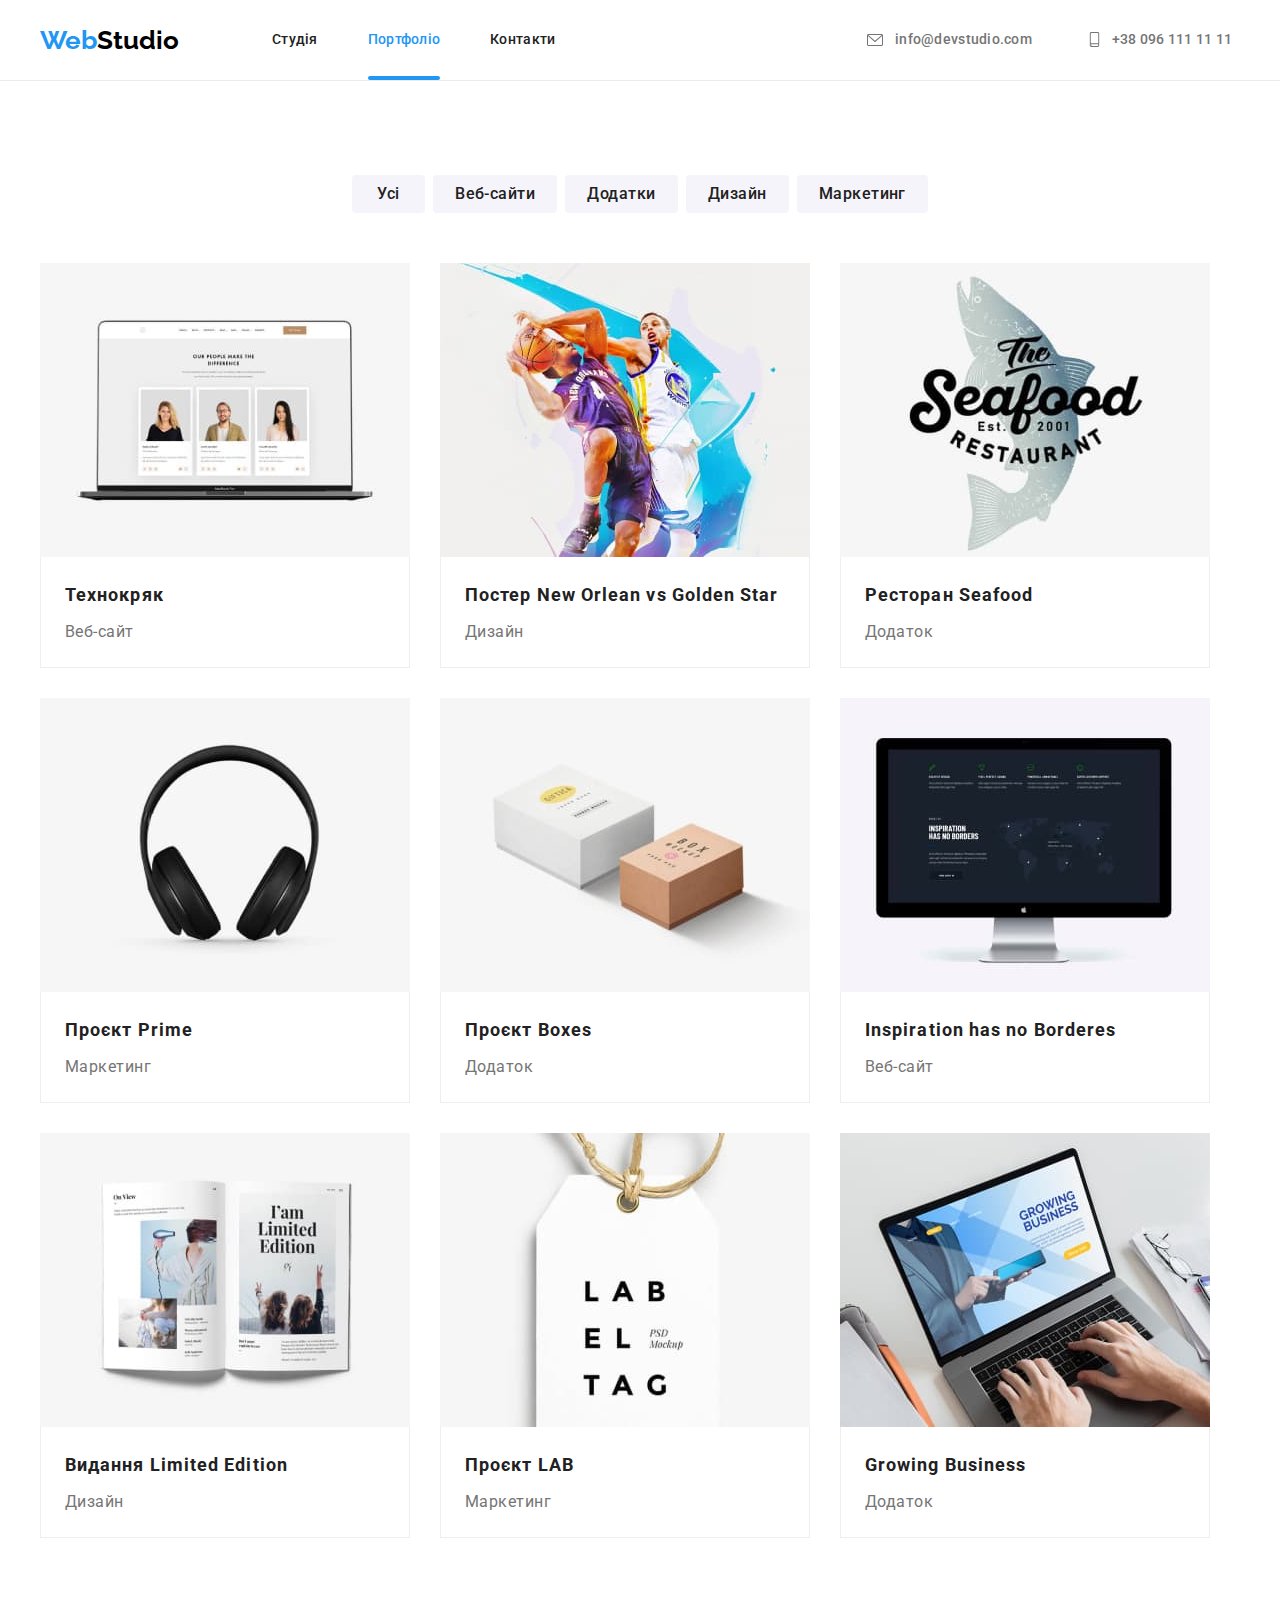
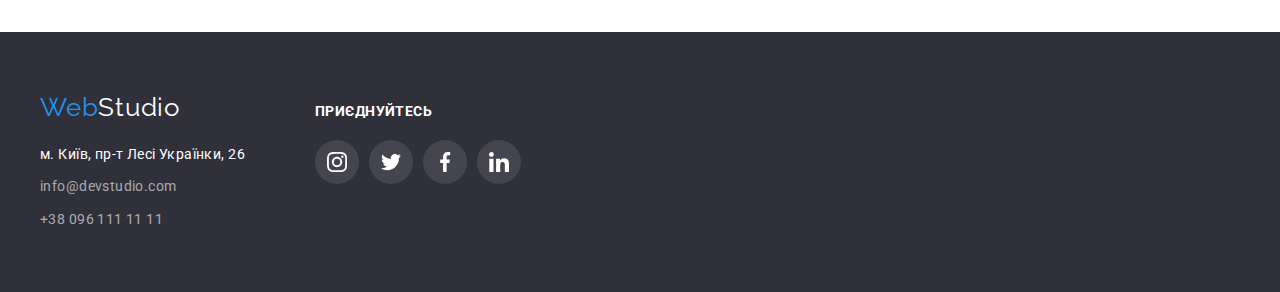
==== commit d8136cc3: "Changes 1" ====
--- a/portfolio.html
+++ b/portfolio.html
@@ -106,7 +106,7 @@
             <p class="projects"> Додаток</p>
             </div>
           </li>
-          <li class="images img-margin">
+          <li class="images">
             <div class="portfolio-item">
             <img
               src="./images/img (7) (1).jpg"
@@ -121,7 +121,7 @@
             <p class="projects"> Маркетинг</p>
             </div>
           </li>
-          <li class="images img-margin">
+          <li class="images">
             <div class="portfolio-item">
             <img
               src="./images/img (8) (1).jpg"
@@ -136,7 +136,7 @@
             <p class="projects"> Додаток</p>
             </div>
           </li>
-           <li class="images img-margin">
+           <li class="images">
             <div class="portfolio-item">
             <img
               src="./images/img (9) (1).jpg"
@@ -147,11 +147,11 @@
             <p class="portfolio-img">Ресурс пропонує косплексні пропозиції з різним рівнем функціоналу та сервісів. Все це дозволить відвідувачу отримати вичерпні відомості про компанію чи приватні особу.</p>
             </div>
             <div class="box">
-            <h3 class="works">Inspiration has no Borderss</h3>
+            <h3 class="works">Inspiration has no Borderes</h3>
             <p class="projects"> Веб-сайт</p>
             </div>
           </li>
-          <li class="images img-margin">
+          <li class="images">
             <div class="portfolio-item">
             <img
               src="./images/img (10) (1).jpg"
@@ -166,7 +166,7 @@
             <p class="projects"> Дизайн</p>
             </div>
           </li>
-          <li class="images img-margin">
+          <li class="images">
              <div class="portfolio-item">
             <img
               src="./images/img (11) (1).jpg"
@@ -181,7 +181,7 @@
             <p class="projects"> Маркетинг</p>
             </div>
           </li>
-           <li class="images img-margin">
+           <li class="images">
              <div class="portfolio-item">
             <img
               src="./images/img (12) (1).jpg"
--- a/css/main.min.css
+++ b/css/main.min.css
@@ -1 +1 @@
-.container{margin-left:auto;margin-right:auto;width:1200px;padding-left:15px;padding-right:15px}.navigation{display:flex;align-items:center}.logo{color:#000;font-family:"Raleway","Arial",Raleway;font-weight:700;font-size:26px;line-height:1.19}.logo-1{color:#2196f3}.navigation__list{display:flex;flex-wrap:nowrap;margin-left:93px;font-weight:500;font-size:14px;line-height:1.14;letter-spacing:.02em}.navigation__list .item:not(:last-child){margin-right:50px}.navigation__list.navigation__link:hover,.navigation__list.navigation__link:focus{color:#2196f3;transition:250ms cubic-bezier(0.4, 0, 0.2, 1)}.navigation__list.current{color:#2196f3}.navigation__list .item:not(:last-child){margin-right:50px}.contacts{display:flex;justify-content:center;align-items:center;width:161px;height:16px}.contacts .contacts__list:hover,.contacts.contacts__list:focus{color:#2196f3;transition:250ms cubic-bezier(0.4, 0, 0.2, 1)}.cont-icon{margin-right:10px;fill:#757575}.navigation__link{color:#212121;display:block;padding-top:32px;padding-bottom:32px;transition:250ms cubic-bezier(0.4, 0, 0.2, 1)}.nav-portfolio{border-bottom-width:1px;border-bottom-style:solid;border-bottom-color:#ececec}.item{position:relative}.current::after{position:absolute;content:" ";left:0;bottom:0;display:block;width:100%;height:4px;background-color:#2196f3;border-radius:2px}.connection{display:flex;margin-left:auto;font-weight:500;font-size:14px;line-height:1.14;letter-spacing:.02em}.connection .contacts:not(:last-child){margin-right:50px}.contacts__list{display:inline-flex;align-items:center;color:#757575;padding-top:32px;padding-bottom:32px;transition:250ms cubic-bezier(0.4, 0, 0.2, 1)}.contacts__list:hover .connection__icons,.contacts__list:focus .connection__icons{fill:#2196f3;transition:250ms cubic-bezier(0.4, 0, 0.2, 1)}.connection__icons{fill:#757575;margin-right:10px;transition:250ms cubic-bezier(0.4, 0, 0.2, 1)}.slogan-section{background-color:#2f303a;padding-top:200px;padding-bottom:200px}.overlay{max-width:1600px;height:600px;margin-left:auto;margin-right:auto;background-image:linear-gradient(rgba(47, 48, 58, 0.4), rgba(47, 48, 58, 0.4)),url("../images/Img (13) (1).jpg");background-size:cover;background-repeat:no-repeat;background-position:center}.slogan-1{margin-left:auto;margin-right:auto;width:696px;margin-bottom:30px;margin-top:0;font-weight:900;font-size:44px;line-height:1.36;text-align:center;letter-spacing:.06em;text-transform:uppercase;color:#fff}.main-btn{display:inline-block;border-radius:4px;padding:10px 32px;min-width:216;text-align:center;border:#2196f3;margin-left:auto;margin-right:auto;font-family:inherit;font-weight:700;font-size:16px;line-height:1.87;display:flex;align-items:center;letter-spacing:.06em;color:#fff;background-color:#2196f3}.portfolio-button-list{display:flex;align-items:center;justify-content:center}.portfolio-button-list .portfolio-button:not(:last-child){margin-right:8px}.portfolio-button{display:inline-block}.portfolio-btn{display:inline-block;border-radius:4px;padding:6px 22px;min-width:73px;text-align:center;border:#f5f4fa;margin-left:auto;margin-right:auto;font-family:inherit;font-weight:500;font-size:16px;line-height:1.62;text-align:center;letter-spacing:.03em;color:#212121;background-color:#f5f4fa;transition:250ms cubic-bezier(0.4, 0, 0.2, 1)}.portfolio-btn:hover,.portfolio-btn:focus{color:#fff;background-color:#2196f3;box-shadow:0px 3px 1px rgba(0,0,0,.1),0px 1px 2px rgba(0,0,0,.08),0px 2px 2px rgba(0,0,0,.12);transition:250ms cubic-bezier(0.4, 0, 0.2, 1)}.portfolio-images{display:flex;flex-wrap:wrap;margin-top:50px}.portfolio-images .images{flex-basis:calc((100% - 60px)/3)}.images{width:370px;margin-right:30px;margin-top:30px}.images{max-width:370px;margin-top:0;box-shadow:drop-shadow(0px 4px 4px rgba(0, 0, 0, 0.25));transition:250ms cubic-bezier(0.4, 0, 0.2, 1)}.images:hover,.images:focus{box-shadow:0px 1px 1px rgba(0,0,0,.12),0px 4px 4px rgba(0,0,0,.06),1px 4px 6px rgba(0,0,0,.16);transition:250ms cubic-bezier(0.4, 0, 0.2, 1)}.images:hover.portfolio-img,.images:focus.portfolio-img{transform:translateY(0);opacity:1}.img-margin{margin-top:30px}.portfolio-item{position:relative;overflow:hidden}.portfolio-img{position:absolute;top:0;font-style:normal;font-size:18px;line-height:1.71;letter-spacing:.03em;color:#fff;background-color:rgba(33,150,243,.9);padding:63px 24px;height:100%;opacity:0;transform:translateY(100%);transition:transform 250ms cubic-bezier(0.4, 0, 0.2, 1)}.box{padding:20px 24px;box-sizing:border-box;max-width:370px;border-top-width:0;border-top-style:solid;border-top-color:#eee;border-right-width:1px;border-right-style:solid;border-right-color:#eee;border-bottom-width:1px;border-bottom-style:solid;border-bottom-color:#eee;border-left-width:1px;border-left-style:solid;border-left-color:#eee}.works{font-size:18px;line-height:2;letter-spacing:.06em;color:#212121}.advntg-icon::before{display:block;content:" ";height:120px;border-radius:4px;margin-bottom:30px;outline:1px,solid,#f5f4fa;background-repeat:no-repeat;background-position:center;background-color:#f5f4fa}.advntg-icon1::before{background-image:url("../images/antenna 1.svg");background-size:70px;background-repeat:no-repeat;background-position:center;background-color:#f5f4fa}.advntg-icon2::before{background-image:url("../images/clock 1.svg");background-size:70px;background-repeat:no-repeat;background-position:center;background-color:#f5f4fa}.advntg-icon3::before{background-image:url("../images/diagram 1.svg");background-size:70px;background-repeat:no-repeat;background-position:center;background-color:#f5f4fa}.advntg-icon4::before{background-image:url("../images/astronaut 1.svg");background-size:70px;background-repeat:no-repeat;background-position:center;background-color:#f5f4fa}.advntg-section{padding-top:94px}.studio-advantages{display:flex;flex-wrap:nowrap}.advntg-list{width:270px}.studio-advantages .advntg-list:not(:last-child){margin-right:30px}.adventages-list{font-weight:700;font-size:14px;line-height:1.14;letter-spacing:.03em;text-transform:uppercase;color:#212121}.advantages{margin-top:10px;margin-bottom:0;font-size:14px;line-height:1.71;letter-spacing:.03em;color:#757575}.images-collection{display:flex;margin-top:50px;align-items:center;justify-content:center}.images-collection.img-box:not(:last-child){margin-right:30px}.img-box{position:relative}.img-title{position:absolute;bottom:0;font-style:normal;font-weight:700;font-size:14px;line-height:1.14;letter-spacing:.03em;text-transform:uppercase;color:#fff;background-color:rgba(47,48,58,.8);width:100%;padding:27px;text-align:center;opacity:1;transition:250ms cubic-bezier(0.4, 0, 0.2, 1)}.stuff-container{padding-top:30px;padding-bottom:30px;box-sizing:border-box;max-width:370px;height:168px;background-color:#fff;border-top-width:0}.stuff-section{background-color:#f5f4fa}.stuff-list{display:flex;margin-top:50px}.stuff-list .stuff-img:not(:last-child){margin-right:30px}.stuff{text-align:center;font-weight:500;font-size:16px;line-height:1.18;letter-spacing:.03em;color:#212121}.stuff-img{border-right-width:1px;border-right-style:solid;border-right-color:#eee;border-bottom-width:1px;border-bottom-style:solid;border-bottom-color:#eee;border-left-width:1px;border-left-style:solid;border-left-color:#eee;box-shadow:0px 4px 4px rgba(0,0,0,.25)}img{display:block;max-width:100%;height:auto}.position{text-align:center;margin-top:10px;font-size:16px;line-height:1.18;letter-spacing:.03em;color:#757575}.projects{margin-top:4px;font-size:16px;line-height:1.87;letter-spacing:.03em;color:#757575}.soc-list{display:flex;justify-content:center;align-items:center;margin-top:16px}.soc-list-item{width:44px;height:44px}.soc-list-item:not(:last-child){margin-right:10px}.soc-link{display:flex;justify-content:center;align-items:center;width:100%;height:100%;background-color:#fff;border-radius:50%;transition:250ms cubic-bezier(0.4, 0, 0.2, 1)}.soc-link:hover,.soc-link:focus{background-color:#2196f3;transition:250ms cubic-bezier(0.4, 0, 0.2, 1)}.soc-link:hover .svg-icon,.soc-link:focus .svg-icon{fill:#fff;transition:250ms cubic-bezier(0.4, 0, 0.2, 1)}.svg-icon{height:20px}.svg-icon{fill:#afb1b8;transition:250ms cubic-bezier(0.4, 0, 0.2, 1)}.group-list{display:flex;justify-content:center;align-items:center;margin-top:50px}.group-link{display:flex;justify-content:center;align-items:center;border-radius:4px;width:170px;height:92px;color:#afb1b8;border:1px solid #afb1b8;transition:250ms cubic-bezier(0.4, 0, 0.2, 1)}.group-link:hover,.group-link:focus{border:1px solid #2196f3;color:#2196f3;transition:250ms cubic-bezier(0.4, 0, 0.2, 1)}.group-link:hover .clients-icon,.group-link:focus .clients-icon{fill:#2196f3;transition:250ms cubic-bezier(0.4, 0, 0.2, 1)}.group:not(:last-child){margin-right:30px}.clients-icon{fill:#afb1b8;transition:250ms cubic-bezier(0.4, 0, 0.2, 1)}.footer{padding-top:60px;padding-bottom:60px;background-color:#2f303a}.logo-2{display:flex;font-family:"Raleway";font-size:26px;line-height:1.19;letter-spacing:.03em;color:#fff}.studio-address{margin-top:20px}.address{font-style:normal;font-size:14px;line-height:1.71;letter-spacing:.03em;color:rgba(255,255,255,.6);transition:250ms cubic-bezier(0.4, 0, 0.2, 1)}.all-addresses .list-address:not(:last-child){margin-bottom:9px}.address-1{color:#fff}.list-address .address:hover,.list-address .address:focus{color:#2196f3;transition:250ms cubic-bezier(0.4, 0, 0.2, 1)}.soc-title{font-style:normal;font-weight:700;font-size:14px;line-height:1.14;letter-spacing:.03em;text-transform:uppercase;color:#fff}.soc-footer-list{display:flex;margin-top:20px}.footer-container{display:inline}.footer-item{background-color:rgba(255,255,255,.1)}.svg-icon-1{fill:#fff}.adress-container{display:flex}.footer-container{display:block}.footer-container-1{display:block;margin-left:70px;margin-top:12px}.telegram-link{width:200px;height:50px;text-align:center;align-items:center;padding-left:28px;background-color:#2196f3;border-radius:4px;font-family:"Roboto";font-style:normal;font-weight:700;font-size:16px;line-height:30px;display:flex;align-items:center;text-align:center;letter-spacing:.06em;color:#fff}.icon-telegram{margin-left:10px}.backdrop{position:fixed;top:0;left:0;width:100%;height:100%;background-color:rgba(0,0,0,.2);opacity:1;transition:opacity 250ms cubic-bezier(0.4, 0, 0.2, 1)}.backdrop.is-hidden{opacity:0;pointer-events:none}.backdrop.is-hidden .modal{transform:translate(-50%, -50%) scale(0)}.modal{position:absolute;top:50%;left:50%;height:581px;border-radius:50%;transform:translate(-50%, -50%) scale(1);background-color:#fff;box-shadow:0px 1px 3px rgba(0,0,0,.12),0px 1px 1px rgba(0,0,0,.14),0px 2px 1px rgba(0,0,0,.2);border-radius:4px;transition:transform 250ms cubic-bezier(0.4, 0, 0.2, 1);padding:40px 40px}.modal-btn{position:absolute;top:8px;right:8px;width:30px;height:30px;background-color:rgba(0,0,0,0);border:1px solid rgba(0,0,0,.1019607843);border-radius:50%;display:flex;align-items:center;justify-content:center;cursor:pointer}.modal-btn:hover .modal-close,.modal-btn:focus .modal-close{fill:#2196f3}.modal-title{font-family:"Roboto";font-style:normal;font-weight:700;font-size:20px;line-height:23px;text-align:center;letter-spacing:.03em;color:#212121}.form-field{position:relative;display:flex;flex-direction:column;margin-bottom:10px;font-family:"Roboto";font-style:normal;font-weight:400;font-size:12px;line-height:14px;letter-spacing:.01em;color:#757575}.form-field label{margin-bottom:4px}.form-field input{height:40px;border:1px solid rgba(33,33,33,.2);border-radius:4px;padding-left:42px;transition:250ms cubic-bezier(0.4, 0, 0.2, 1);cursor:pointer}.form-field input:focus,.form-field input:hover{border:1px solid #2196f3;outline:none}.form-field:focus-within>.modal-icon{fill:#2196f3}.form-field:hover>.modal-icon{fill:#2196f3}.form-field-comment{display:flex;flex-direction:column;width:448px;margin-bottom:10px;font-family:"Roboto";font-style:normal;font-weight:400;font-size:12px;line-height:14px;letter-spacing:.01em;color:#757575}.form-field-comment .form-field-comment textarea{border:1px solid rgba(33,33,33,.2);border-radius:4px;padding:12px 16px;transition:250ms cubic-bezier(0.4, 0, 0.2, 1)}.form-field-comment textarea:focus,.form-field-comment textarea:hover{border:1px solid #2196f3;outline:none;cursor:pointer}.form-field-comment label{margin-bottom:4px}.form-field-comment textarea::-moz-placeholder{font-family:"Roboto";font-style:normal;font-weight:400;font-size:12px;line-height:14px;letter-spacing:.01em;color:rgba(117,117,117,.5)}.form-field-comment textarea:-ms-input-placeholder{font-family:"Roboto";font-style:normal;font-weight:400;font-size:12px;line-height:14px;letter-spacing:.01em;color:rgba(117,117,117,.5)}.form-field-comment textarea::placeholder{font-family:"Roboto";font-style:normal;font-weight:400;font-size:12px;line-height:14px;letter-spacing:.01em;color:rgba(117,117,117,.5)}.comment-placeholder{resize:none;width:auto;height:120px;max-height:250px}.modal-form-1{margin-top:12px}.footer-container-2{margin-left:93px;margin-top:12px}.telegram{display:flex;margin-left:auto;margin-top:20px}.telegram-link{margin-left:12px}.email{display:flex;width:358px;height:50px;border:1px solid rgba(255,255,255,.3);border-radius:4px;background-color:#2f303a;padding-left:16px;outline:none;color:#fff}.form-btn{display:inline-block;border-radius:4px;margin-top:30px;width:200px;height:50px;text-align:center;justify-content:center;border:#2196f3;margin-left:auto;margin-right:auto;cursor:pointer;font-family:inherit;font-weight:700;font-size:16px;line-height:1.87;display:flex;align-items:center;letter-spacing:.06em;color:#fff;background-color:#2196f3;box-shadow:0px 4px 4px rgba(0,0,0,.15)}.modal-icon{position:absolute;display:flex;top:50%;margin-left:12px;transition:250ms cubic-bezier(0.4, 0, 0.2, 1);cursor:pointer}.modal-input-group{margin-top:20px;justify-content:center;text-align:center}.modal-politic-label{display:flex;align-items:center;font-family:"Roboto";font-style:normal;font-weight:400;font-size:14px;line-height:24px;justify-content:center;text-align:center;letter-spacing:.03em;cursor:pointer;color:#757575}.modal-politic-label::before{content:"";width:16px;height:15px;border:2px solid #212121;border-radius:2px;display:block;margin-right:8px;transition:250ms cubic-bezier(0.4, 0, 0.2, 1);justify-content:center;align-items:center;cursor:pointer}.modal-politic-check:checked+label::before{border:none;background-image:url("..//images/Vector (1).svg");background-repeat:no-repeat;background-position:center;background-color:#2196f3;width:16px;height:15px}.chackbox-link{font-family:"Roboto";margin-left:4px;font-style:normal;font-weight:400;font-size:14px;line-height:24px;color:#2196f3;letter-spacing:.03em;-webkit-text-decoration-line:underline;text-decoration-line:underline}.modal-close{transition:250ms cubic-bezier(0.4, 0, 0.2, 1);cursor:pointer}body{font-family:"Roboto",sans-serif}.section{padding-top:94px;padding-bottom:94px}body,h1,h2,h3,ul,li,p{margin:0;padding:0}.link{text-decoration:none}.list{list-style:none;margin:0;padding:0}.visually-hidden{position:absolute;width:1px;height:1px;margin:-1px;border:0;padding:0;white-space:nowrap;-webkit-clip-path:inset(100%);clip-path:inset(100%);clip:rect(0 0 0 0);overflow:hidden}.main-btn{display:inline-block;border-radius:4px;padding:10px 32px;min-width:216;text-align:center;border:#2196f3;margin-left:auto;margin-right:auto;font-family:inherit;font-weight:700;font-size:16px;line-height:1.87;display:flex;align-items:center;letter-spacing:.06em;color:#fff;background-color:#2196f3}.portfolio-button-list{display:flex;align-items:center;justify-content:center}.portfolio-button-list .portfolio-button{display:inline-block}.portfolio-button-list .portfolio-button:not(:last-child){margin-right:8px}.portfolio-btn{display:inline-block;border-radius:4px;padding:6px 22px;min-width:73px;text-align:center;border:#f5f4fa;margin-left:auto;margin-right:auto;font-family:inherit;font-weight:500;font-size:16px;line-height:1.62;text-align:center;letter-spacing:.03em;color:#212121;background-color:#f5f4fa;transition:250ms cubic-bezier(0.4, 0, 0.2, 1)}.portfolio-btn:hover,.portfolio-btn:focus{color:#fff;background-color:#2196f3;box-shadow:0px 3px 1px rgba(0,0,0,.1),0px 1px 2px rgba(0,0,0,.08),0px 2px 2px rgba(0,0,0,.12);transition:250ms cubic-bezier(0.4, 0, 0.2, 1)}.container{margin-left:auto;margin-right:auto;width:1200px;padding-left:15px;padding-right:15px}.title{display:flex;justify-content:center;font-size:36px;line-height:1.16;text-align:center;letter-spacing:.03em;color:#212121}body{font-family:"Roboto",sans-serif}.section{padding-top:94px;padding-bottom:94px}body,h1,h2,h3,ul,li,p{margin:0;padding:0}.container{margin-left:auto;margin-right:auto;width:1200px;padding-left:15px;padding-right:15px}.navigation{display:flex;align-items:center}.logo{color:#000;font-family:"Raleway","Arial",Raleway;font-weight:700;font-size:26px;line-height:1.19}.logo-1{color:#2196f3}.link{text-decoration:none}.list{list-style:none;margin:0;padding:0}.navigation__list{display:flex;flex-wrap:nowrap;margin-left:93px;font-weight:500;font-size:14px;line-height:1.14;letter-spacing:.02em}.contacts{display:flex;justify-content:center;align-items:center;width:161px;height:16px}.cont-icon{margin-right:10px;fill:#757575}.navigation__link{color:#212121;display:block;padding-top:32px;padding-bottom:32px;transition:250ms cubic-bezier(0.4, 0, 0.2, 1)}.nav-portfolio{border-bottom-width:1px;border-bottom-style:solid;border-bottom-color:#ececec}.navigation .item:not(:last-child){margin-right:50px}.navigation__list .navigation__link:hover,.navigation__list .navigation__link:focus{color:#2196f3;transition:250ms cubic-bezier(0.4, 0, 0.2, 1)}.navigation__list .current{color:#2196f3}.item{position:relative}.current::after{position:absolute;content:" ";left:0;bottom:0;display:block;width:100%;height:4px;background-color:#2196f3;border-radius:2px}.connection{display:flex;margin-left:auto;font-weight:500;font-size:14px;line-height:1.14;letter-spacing:.02em}.contacts__list{display:inline-flex;align-items:center;color:#757575;padding-top:32px;padding-bottom:32px;transition:250ms cubic-bezier(0.4, 0, 0.2, 1)}.connection__icons{fill:#757575;margin-right:10px;transition:250ms cubic-bezier(0.4, 0, 0.2, 1)}.connection .contacts:not(:last-child){margin-right:50px}.contacts .contacts__list:hover,.contacts .contacts__list:focus{color:#2196f3;transition:250ms cubic-bezier(0.4, 0, 0.2, 1)}.contacts__list:hover .connection__icons,.contacts__list:focus .connection__icons{fill:#2196f3;transition:250ms cubic-bezier(0.4, 0, 0.2, 1)}.slogan-section{background-color:#2f303a;padding-top:200px;padding-bottom:200px}.overlay{max-width:1600px;height:600px;margin-left:auto;margin-right:auto;background-image:linear-gradient(rgba(47, 48, 58, 0.4), rgba(47, 48, 58, 0.4)),url("../images/Img (13) (1).jpg");background-size:cover;background-repeat:no-repeat;background-position:center}.slogan-1{margin-left:auto;margin-right:auto;width:696px;margin-bottom:30px;margin-top:0;font-weight:900;font-size:44px;line-height:1.36;text-align:center;letter-spacing:.06em;text-transform:uppercase;color:#fff}.main-btn{display:inline-block;border-radius:4px;padding:10px 32px;min-width:216;text-align:center;border:#2196f3;margin-left:auto;margin-right:auto;font-family:inherit;font-weight:700;font-size:16px;line-height:1.87;display:flex;align-items:center;letter-spacing:.06em;color:#fff;background-color:#2196f3}.portfolio-button-list{display:flex;align-items:center;justify-content:center}.portfolio-button{display:inline-block}.portfolio-button-list .portfolio-button:not(:last-child){margin-right:8px}.portfolio-btn:hover,.portfolio-btn:focus{color:#fff;background-color:#2196f3;box-shadow:0px 3px 1px rgba(0,0,0,.1),0px 1px 2px rgba(0,0,0,.08),0px 2px 2px rgba(0,0,0,.12);transition:250ms cubic-bezier(0.4, 0, 0.2, 1)}.portfolio-btn{display:inline-block;border-radius:4px;padding:6px 22px;min-width:73px;text-align:center;border:#f5f4fa;margin-left:auto;margin-right:auto;font-family:inherit;font-weight:500;font-size:16px;line-height:1.62;text-align:center;letter-spacing:.03em;color:#212121;background-color:#f5f4fa;transition:250ms cubic-bezier(0.4, 0, 0.2, 1)}.portfolio-images{display:flex;flex-wrap:wrap}.images{width:370px;margin-right:30px;margin-top:30px}.images:nth-child(3n){margin-right:0px}.advntg-icon::before{display:block;content:" ";height:120px;border-radius:4px;margin-bottom:30px;outline:1px,solid,#f5f4fa;background-repeat:no-repeat;background-position:center;background-color:#f5f4fa}.advntg-icon1::before{background-image:url("../images/antenna 1.svg");background-size:70px;background-repeat:no-repeat;background-position:center;background-color:#f5f4fa}.advntg-icon2::before{background-image:url("../images/clock 1.svg");background-size:70px;background-repeat:no-repeat;background-position:center;background-color:#f5f4fa}.advntg-icon3::before{background-image:url("../images/diagram 1.svg");background-size:70px;background-repeat:no-repeat;background-position:center;background-color:#f5f4fa}.advntg-icon4::before{background-image:url("../images/astronaut 1.svg");background-size:70px;background-repeat:no-repeat;background-position:center;background-color:#f5f4fa}.clients-icon{fill:#afb1b8}.advntg-section{padding-top:94px}.studio-advantages{display:flex;flex-wrap:nowrap}.advntg-list{width:270px}.studio-advantages .advntg-list:not(:last-child){margin-right:30px}.adventages-list{font-weight:700;font-size:14px;line-height:1.14;letter-spacing:.03em;text-transform:uppercase;color:#212121}.advantages{margin-top:10px;margin-bottom:0;font-size:14px;line-height:1.71;letter-spacing:.03em;color:#757575}.title{display:flex;justify-content:center;font-size:36px;line-height:1.16;text-align:center;letter-spacing:.03em;color:#212121}.images-collection{display:flex;margin-top:50px;align-items:center;justify-content:center}.images-collection .img-box:not(:last-child){margin-right:30px}.img-box{position:relative}.img-title{position:absolute;bottom:0;font-style:normal;font-weight:700;font-size:14px;line-height:1.14;letter-spacing:.03em;text-transform:uppercase;color:#fff;background-color:rgba(47,48,58,.8);width:100%;padding:27px;text-align:center;opacity:1;transition:250ms cubic-bezier(0.4, 0, 0.2, 1)}.stuff-container{padding-top:30px;padding-bottom:30px;box-sizing:border-box;max-width:370px;height:168px;background-color:#fff;border-top-width:0}.stuff-section{background-color:#f5f4fa}.stuff-list{display:flex;margin-top:50px}.stuff-list .stuff-img:not(:last-child){margin-right:30px}.stuff{text-align:center;font-weight:500;font-size:16px;line-height:1.18;letter-spacing:.03em;color:#212121}.stuff-img{border-right-width:1px;border-right-style:solid;border-right-color:#eee;border-bottom-width:1px;border-bottom-style:solid;border-bottom-color:#eee;border-left-width:1px;border-left-style:solid;border-left-color:#eee;box-shadow:0px 4px 4px rgba(0,0,0,.25)}img{display:block;max-width:100%;height:auto}.portfolio-images{margin-top:50px}.portfolio-images .images{flex-basis:calc((100% - 60px)/3)}.images{max-width:370px;margin-top:0;box-shadow:drop-shadow(0px 4px 4px rgba(0, 0, 0, 0.25));transition:250ms cubic-bezier(0.4, 0, 0.2, 1)}.images:hover,.images:focus{box-shadow:0px 1px 1px rgba(0,0,0,.12),0px 4px 4px rgba(0,0,0,.06),1px 4px 6px rgba(0,0,0,.16);transition:250ms cubic-bezier(0.4, 0, 0.2, 1)}.img-margin{margin-top:30px}.portfolio-item{position:relative;overflow:hidden}.portfolio-img{position:absolute;top:0;font-style:normal;font-size:18px;line-height:1.71;letter-spacing:.03em;color:#fff;background-color:rgba(33,150,243,.9);padding:63px 24px;height:100%;opacity:0;transform:translateY(100%);transition:transform 250ms cubic-bezier(0.4, 0, 0.2, 1)}.images:hover .portfolio-img,.images:focus .portfolio-img{transform:translateY(0);opacity:1}.box{padding:20px 24px;box-sizing:border-box;max-width:370px;border-top-width:0;border-top-style:solid;border-top-color:#eee;border-right-width:1px;border-right-style:solid;border-right-color:#eee;border-bottom-width:1px;border-bottom-style:solid;border-bottom-color:#eee;border-left-width:1px;border-left-style:solid;border-left-color:#eee}.works{font-size:18px;line-height:2;letter-spacing:.06em;color:#212121}.position{text-align:center;margin-top:10px;font-size:16px;line-height:1.18;letter-spacing:.03em;color:#757575}.projects{margin-top:4px;font-size:16px;line-height:1.87;letter-spacing:.03em;color:#757575}.soc-list{display:flex;justify-content:center;align-items:center;margin-top:16px}.soc-list-item{width:44px;height:44px}.soc-link{display:flex;justify-content:center;align-items:center;width:100%;height:100%;background-color:#fff;border-radius:50%;transition:250ms cubic-bezier(0.4, 0, 0.2, 1)}.svg-icon{height:20px}.soc-list-item:not(:last-child){margin-right:10px}.svg-icon{fill:#afb1b8;transition:250ms cubic-bezier(0.4, 0, 0.2, 1)}.soc-link:hover,.soc-link:focus{background-color:#2196f3;transition:250ms cubic-bezier(0.4, 0, 0.2, 1)}.soc-link:hover .svg-icon,.soc-link:focus .svg-icon{fill:#fff;transition:250ms cubic-bezier(0.4, 0, 0.2, 1)}.group-list{display:flex;justify-content:center;align-items:center;margin-top:50px}.group-link{display:flex;justify-content:center;align-items:center;border-radius:4px;width:170px;height:92px;color:#afb1b8;border:1px solid #afb1b8;transition:250ms cubic-bezier(0.4, 0, 0.2, 1)}.group:not(:last-child){margin-right:30px}.clients-icon{fill:#afb1b8;transition:250ms cubic-bezier(0.4, 0, 0.2, 1)}.group-link:hover,.group-link:focus{border:1px solid #2196f3;color:#2196f3;transition:250ms cubic-bezier(0.4, 0, 0.2, 1)}.group-link:hover .clients-icon,.group-link:focus .clients-icon{fill:#2196f3;transition:250ms cubic-bezier(0.4, 0, 0.2, 1)}.footer{padding-top:60px;padding-bottom:60px;background-color:#2f303a}.logo-2{display:flex;font-family:"Raleway";font-size:26px;line-height:1.19;letter-spacing:.03em;color:#fff}.studio-address{margin-top:20px}.address{font-style:normal;font-size:14px;line-height:1.71;letter-spacing:.03em;color:rgba(255,255,255,.6);transition:250ms cubic-bezier(0.4, 0, 0.2, 1)}.all-addresses .list-address:not(:last-child){margin-bottom:9px}.address-1{color:#fff}.list-address .address:hover,.list-address .address:focus{color:#2196f3;transition:250ms cubic-bezier(0.4, 0, 0.2, 1)}.soc-title{font-style:normal;font-weight:700;font-size:14px;line-height:1.14;letter-spacing:.03em;text-transform:uppercase;color:#fff}.soc-footer-list{display:flex;margin-top:20px}.footer-container{display:inline}.footer-item{background-color:rgba(255,255,255,.1)}.svg-icon-1{fill:#fff}.adress-container{display:flex}.footer-container{display:block}.footer-container-1{display:block;margin-left:70px;margin-top:12px}.telegram-link{width:200px;height:50px;text-align:center;align-items:center;padding-left:28px;background-color:#2196f3;border-radius:4px;font-family:"Roboto";font-style:normal;font-weight:700;font-size:16px;line-height:30px;display:flex;align-items:center;text-align:center;letter-spacing:.06em;color:#fff}.icon-telegram{margin-left:10px}.backdrop{position:fixed;top:0;left:0;width:100%;height:100%;background-color:rgba(0,0,0,.2);opacity:1;transition:opacity 250ms cubic-bezier(0.4, 0, 0.2, 1)}.backdrop.is-hidden{opacity:0;pointer-events:none}.modal{position:absolute;top:50%;left:50%;height:581px;border-radius:50%;transform:translate(-50%, -50%) scale(1);background-color:#fff;box-shadow:0px 1px 3px rgba(0,0,0,.12),0px 1px 1px rgba(0,0,0,.14),0px 2px 1px rgba(0,0,0,.2);border-radius:4px;transition:transform 250ms cubic-bezier(0.4, 0, 0.2, 1);padding:40px 40px}.backdrop.is-hidden .modal{transform:translate(-50%, -50%) scale(0)}.modal-btn{position:absolute;top:8px;right:8px;width:30px;height:30px;background-color:rgba(0,0,0,0);border:1px solid rgba(0,0,0,.1019607843);border-radius:50%;display:flex;align-items:center;justify-content:center;cursor:pointer}.modal-title{font-family:"Roboto";font-style:normal;font-weight:700;font-size:20px;line-height:23px;text-align:center;letter-spacing:.03em;color:#212121}.form-field{position:relative;display:flex;flex-direction:column;margin-bottom:10px;font-family:"Roboto";font-style:normal;font-weight:400;font-size:12px;line-height:14px;letter-spacing:.01em;color:#757575}.form-field-comment{display:flex;flex-direction:column;width:448px;margin-bottom:10px;font-family:"Roboto";font-style:normal;font-weight:400;font-size:12px;line-height:14px;letter-spacing:.01em;color:#757575}.form-field label{margin-bottom:4px}.form-field input{height:40px;border:1px solid rgba(33,33,33,.2);border-radius:4px;padding-left:42px;transition:250ms cubic-bezier(0.4, 0, 0.2, 1);cursor:pointer}.form-field input:focus,.form-field input:hover{border:1px solid #2196f3;outline:none}.form-field:focus-within>.modal-icon{fill:#2196f3}.form-field:hover>.modal-icon{fill:#2196f3}.form-field-comment textarea{border:1px solid rgba(33,33,33,.2);border-radius:4px;padding:12px 16px;transition:250ms cubic-bezier(0.4, 0, 0.2, 1)}.form-field-comment textarea:focus,.form-field-comment textarea:hover{border:1px solid #2196f3;outline:none;cursor:pointer}.form-field-comment label{margin-bottom:4px}.form-field-comment textarea::-moz-placeholder{font-family:"Roboto";font-style:normal;font-weight:400;font-size:12px;line-height:14px;letter-spacing:.01em;color:rgba(117,117,117,.5)}.form-field-comment textarea:-ms-input-placeholder{font-family:"Roboto";font-style:normal;font-weight:400;font-size:12px;line-height:14px;letter-spacing:.01em;color:rgba(117,117,117,.5)}.form-field-comment textarea::placeholder{font-family:"Roboto";font-style:normal;font-weight:400;font-size:12px;line-height:14px;letter-spacing:.01em;color:rgba(117,117,117,.5)}.comment-placeholder{resize:none;width:auto;height:120px;max-height:250px}.modal-form-1{margin-top:12px}.footer-container-2{margin-left:93px;margin-top:12px}.telegram{display:flex;margin-left:auto;margin-top:20px}.telegram-link{margin-left:12px}.email{display:flex;width:358px;height:50px;border:1px solid rgba(255,255,255,.3);border-radius:4px;background-color:#2f303a;padding-left:16px;outline:none;color:#fff}.form-btn{display:inline-block;border-radius:4px;margin-top:30px;width:200px;height:50px;text-align:center;justify-content:center;border:#2196f3;margin-left:auto;margin-right:auto;cursor:pointer;font-family:inherit;font-weight:700;font-size:16px;line-height:1.87;display:flex;align-items:center;letter-spacing:.06em;color:#fff;background-color:#2196f3;box-shadow:0px 4px 4px rgba(0,0,0,.15)}.modal-icon{position:absolute;display:flex;top:50%;margin-left:12px;transition:250ms cubic-bezier(0.4, 0, 0.2, 1);cursor:pointer}.modal-input-group{margin-top:20px;justify-content:center;text-align:center}.modal-politic-label{display:flex;align-items:center;font-family:"Roboto";font-style:normal;font-weight:400;font-size:14px;line-height:24px;justify-content:center;text-align:center;letter-spacing:.03em;cursor:pointer;color:#757575}.modal-politic-label::before{content:"";width:16px;height:15px;border:2px solid #212121;border-radius:2px;display:block;margin-right:8px;transition:250ms cubic-bezier(0.4, 0, 0.2, 1);justify-content:center;align-items:center;cursor:pointer}.modal-politic-check:checked+label::before{border:none;background-image:url("..//images/Vector (1).svg");background-repeat:no-repeat;background-position:center;background-color:#2196f3;width:16px;height:15px}.visually-hidden{position:absolute;width:1px;height:1px;margin:-1px;border:0;padding:0;white-space:nowrap;-webkit-clip-path:inset(100%);clip-path:inset(100%);clip:rect(0 0 0 0);overflow:hidden}.chackbox-link{font-family:"Roboto";margin-left:4px;font-style:normal;font-weight:400;font-size:14px;line-height:24px;color:#2196f3;letter-spacing:.03em;-webkit-text-decoration-line:underline;text-decoration-line:underline}.modal-close{transition:250ms cubic-bezier(0.4, 0, 0.2, 1);cursor:pointer}.modal-btn:hover .modal-close,.modal-btn:focus .modal-close{fill:#2196f3}/*# sourceMappingURL=main.min.css.map */+body{font-family:"Roboto",sans-serif}.section{padding-top:94px;padding-bottom:94px}body,h1,h2,h3,ul,li,p{margin:0;padding:0}.link{text-decoration:none}.list{list-style:none;margin:0;padding:0}.container{margin-left:auto;margin-right:auto;width:1200px;padding-left:15px;padding-right:15px}.container{margin-left:auto;margin-right:auto;width:1200px;padding-left:15px;padding-right:15px}.navigation{display:flex;align-items:center}.logo{color:#000;font-family:"Raleway","Arial",Raleway;font-weight:700;font-size:26px;line-height:1.19}.logo-1{color:#2196f3}.navigation__list{display:flex;flex-wrap:nowrap;margin-left:93px;font-weight:500;font-size:14px;line-height:1.14;letter-spacing:.02em}.navigation__list .item:not(:last-child){margin-right:50px}.navigation__list .current{color:#2196f3}.navigation__list .navigation__link:hover,.navigation__list .navigation__link:focus{color:#2196f3;transition:250ms cubic-bezier(0.4, 0, 0.2, 1)}.contacts{display:flex;justify-content:center;align-items:center;width:161px;height:16px}.contacts:hover .contacts__list,.contacts:focus .contacts__list{color:#2196f3;transition:250ms cubic-bezier(0.4, 0, 0.2, 1)}.cont-icon{margin-right:10px;fill:#757575}.navigation__link{color:#212121;display:block;padding-top:32px;padding-bottom:32px;transition:250ms cubic-bezier(0.4, 0, 0.2, 1)}.nav-portfolio{border-bottom-width:1px;border-bottom-style:solid;border-bottom-color:#ececec}.item{position:relative}.current::after{position:absolute;content:" ";left:0;bottom:0;display:block;width:100%;height:4px;background-color:#2196f3;border-radius:2px}.connection{display:flex;margin-left:auto;font-weight:500;font-size:14px;line-height:1.14;letter-spacing:.02em}.connection .contacts:not(:last-child){margin-right:50px}.contacts__list{display:inline-flex;align-items:center;color:#757575;padding-top:32px;padding-bottom:32px;transition:250ms cubic-bezier(0.4, 0, 0.2, 1)}.contacts__list:hover .connection__icons,.contacts__list:focus .connection__icons{fill:#2196f3;transition:250ms cubic-bezier(0.4, 0, 0.2, 1)}.connection__icons{fill:#757575;margin-right:10px;transition:250ms cubic-bezier(0.4, 0, 0.2, 1)}.slogan__section{background-color:#2f303a;padding-top:200px;padding-bottom:200px}.overlay{max-width:1600px;height:600px;margin-left:auto;margin-right:auto;background-image:linear-gradient(rgba(47, 48, 58, 0.4), rgba(47, 48, 58, 0.4)),url("../images/Img (13) (1).jpg");background-size:cover;background-repeat:no-repeat;background-position:center}.slogan__title{margin-left:auto;margin-right:auto;width:696px;margin-bottom:30px;margin-top:0;font-weight:900;font-size:44px;line-height:1.36;text-align:center;letter-spacing:.06em;text-transform:uppercase;color:#fff}.slogan__btn{display:inline-block;border-radius:4px;padding:10px 32px;min-width:216;text-align:center;border:#2196f3;margin-left:auto;margin-right:auto;font-family:inherit;font-weight:700;font-size:16px;line-height:1.87;display:flex;align-items:center;letter-spacing:.06em;color:#fff;background-color:#2196f3}.portfolio-button-list{display:flex;align-items:center;justify-content:center}.portfolio-button-list .portfolio-button:not(:last-child){margin-right:8px}.portfolio-button{display:inline-block}.portfolio-btn{display:inline-block;border-radius:4px;padding:6px 22px;min-width:73px;text-align:center;border:#f5f4fa;margin-left:auto;margin-right:auto;font-family:inherit;font-weight:500;font-size:16px;line-height:1.62;text-align:center;letter-spacing:.03em;color:#212121;background-color:#f5f4fa;transition:250ms cubic-bezier(0.4, 0, 0.2, 1)}.portfolio-btn:hover,.portfolio-btn:focus{color:#fff;background-color:#2196f3;box-shadow:0px 3px 1px rgba(0,0,0,.1),0px 1px 2px rgba(0,0,0,.08),0px 2px 2px rgba(0,0,0,.12);transition:250ms cubic-bezier(0.4, 0, 0.2, 1)}.portfolio-images{display:flex;flex-wrap:wrap;margin-top:50px;gap:30px}.images{width:370px;margin-top:30px}.images{max-width:370px;margin-top:0;box-shadow:drop-shadow(0px 4px 4px rgba(0, 0, 0, 0.25));transition:250ms cubic-bezier(0.4, 0, 0.2, 1)}.images:hover,.images:focus{box-shadow:0px 1px 1px rgba(0,0,0,.12),0px 4px 4px rgba(0,0,0,.06),1px 4px 6px rgba(0,0,0,.16);transition:250ms cubic-bezier(0.4, 0, 0.2, 1)}.images:hover .portfolio-img,.images:focus .portfolio-img{transform:translateY(0);opacity:1}.img-margin{margin-top:30px}.portfolio-item{position:relative;overflow:hidden}.portfolio-img{position:absolute;top:0;font-style:normal;font-size:18px;line-height:1.71;letter-spacing:.03em;color:#fff;background-color:rgba(33,150,243,.9);padding:63px 24px;height:100%;opacity:0;transform:translateY(100%);transition:transform 250ms cubic-bezier(0.4, 0, 0.2, 1)}.box{padding:20px 24px;box-sizing:border-box;max-width:370px;border-top-width:0;border-top-style:solid;border-top-color:#eee;border-right-width:1px;border-right-style:solid;border-right-color:#eee;border-bottom-width:1px;border-bottom-style:solid;border-bottom-color:#eee;border-left-width:1px;border-left-style:solid;border-left-color:#eee}.works{font-size:18px;line-height:2;letter-spacing:.06em;color:#212121}.advntg-icon::before{display:block;content:" ";height:120px;border-radius:4px;margin-bottom:30px;outline:1px,solid,#f5f4fa;background-repeat:no-repeat;background-position:center;background-color:#f5f4fa}.advntg-icon1::before{background-image:url("../images/antenna 1.svg");background-size:70px;background-repeat:no-repeat;background-position:center;background-color:#f5f4fa}.advntg-icon2::before{background-image:url("../images/clock 1.svg");background-size:70px;background-repeat:no-repeat;background-position:center;background-color:#f5f4fa}.advntg-icon3::before{background-image:url("../images/diagram 1.svg");background-size:70px;background-repeat:no-repeat;background-position:center;background-color:#f5f4fa}.advntg-icon4::before{background-image:url("../images/astronaut 1.svg");background-size:70px;background-repeat:no-repeat;background-position:center;background-color:#f5f4fa}.advntg-section{padding-top:94px}.studio-advantages{display:flex;flex-wrap:nowrap}.advntg-list{width:270px}.studio-advantages .advntg-list:not(:last-child){margin-right:30px}.adventages-list{font-weight:700;font-size:14px;line-height:1.14;letter-spacing:.03em;text-transform:uppercase;color:#212121}.advantages{margin-top:10px;margin-bottom:0;font-size:14px;line-height:1.71;letter-spacing:.03em;color:#757575}.images-collection{display:flex;margin-top:50px;align-items:center;justify-content:center}.images-collection .img-box:not(:last-child){margin-right:30px}.img-box{position:relative}.img-title{position:absolute;bottom:0;font-style:normal;font-weight:700;font-size:14px;line-height:1.14;letter-spacing:.03em;text-transform:uppercase;color:#fff;background-color:rgba(47,48,58,.8);width:100%;padding:27px;text-align:center;opacity:1;transition:250ms cubic-bezier(0.4, 0, 0.2, 1)}.stuff-container{padding-top:30px;padding-bottom:30px;box-sizing:border-box;max-width:370px;height:168px;background-color:#fff;border-top-width:0}.stuff-section{background-color:#f5f4fa}.stuff-list{display:flex;margin-top:50px}.stuff-list .stuff-img:not(:last-child){margin-right:30px}.stuff{text-align:center;font-weight:500;font-size:16px;line-height:1.18;letter-spacing:.03em;color:#212121}.stuff-img{border-right-width:1px;border-right-style:solid;border-right-color:#eee;border-bottom-width:1px;border-bottom-style:solid;border-bottom-color:#eee;border-left-width:1px;border-left-style:solid;border-left-color:#eee;box-shadow:0px 4px 4px rgba(0,0,0,.25)}img{display:block;max-width:100%;height:auto}.position{text-align:center;margin-top:10px;font-size:16px;line-height:1.18;letter-spacing:.03em;color:#757575}.projects{margin-top:4px;font-size:16px;line-height:1.87;letter-spacing:.03em;color:#757575}.soc-list{display:flex;justify-content:center;align-items:center;margin-top:16px}.soc-list-item{width:44px;height:44px}.soc-list-item:not(:last-child){margin-right:10px}.soc-link{display:flex;justify-content:center;align-items:center;width:100%;height:100%;background-color:#fff;border-radius:50%;transition:250ms cubic-bezier(0.4, 0, 0.2, 1)}.soc-link:hover,.soc-link:focus{background-color:#2196f3;transition:250ms cubic-bezier(0.4, 0, 0.2, 1)}.soc-link:hover .svg-icon,.soc-link:focus .svg-icon{fill:#fff;transition:250ms cubic-bezier(0.4, 0, 0.2, 1)}.svg-icon{height:20px}.svg-icon{fill:#afb1b8;transition:250ms cubic-bezier(0.4, 0, 0.2, 1)}.group__list{display:flex;justify-content:center;align-items:center;margin-top:50px}.group__link{display:flex;justify-content:center;align-items:center;border-radius:4px;width:170px;height:92px;color:#afb1b8;border:1px solid #afb1b8;transition:250ms cubic-bezier(0.4, 0, 0.2, 1)}.group__link:hover,.group__link:focus{border:1px solid #2196f3;color:#2196f3;transition:250ms cubic-bezier(0.4, 0, 0.2, 1)}.group__link:hover .group__icon,.group__link:focus .group__icon{fill:#2196f3;transition:250ms cubic-bezier(0.4, 0, 0.2, 1)}.group__item:not(:last-child){margin-right:30px}.group__icon{fill:#afb1b8;transition:250ms cubic-bezier(0.4, 0, 0.2, 1)}.footer{padding-top:60px;padding-bottom:60px;background-color:#2f303a}.logo-2{display:flex;font-family:"Raleway";font-size:26px;line-height:1.19;letter-spacing:.03em;color:#fff}.studio-address{margin-top:20px}.address{font-style:normal;font-size:14px;line-height:1.71;letter-spacing:.03em;color:rgba(255,255,255,.6);transition:250ms cubic-bezier(0.4, 0, 0.2, 1)}.all-addresses .list-address:not(:last-child){margin-bottom:9px}.address-1{color:#fff}.list-address .address:hover,.list-address .address:focus{color:#2196f3;transition:250ms cubic-bezier(0.4, 0, 0.2, 1)}.soc-title{font-style:normal;font-weight:700;font-size:14px;line-height:1.14;letter-spacing:.03em;text-transform:uppercase;color:#fff}.soc-footer-list{display:flex;margin-top:20px}.footer-container{display:inline}.footer-item{background-color:rgba(255,255,255,.1)}.svg-icon-1{fill:#fff}.adress-container{display:flex}.address-container{display:block}.footer-container-1{display:block;margin-left:70px;margin-top:12px}.telegram-link{width:200px;height:50px;text-align:center;align-items:center;padding-left:28px;background-color:#2196f3;border-radius:4px;font-family:"Roboto";font-style:normal;font-weight:700;font-size:16px;line-height:30px;display:flex;align-items:center;text-align:center;letter-spacing:.06em;color:#fff}.icon-telegram{margin-left:10px}.backdrop{position:fixed;top:0;left:0;width:100%;height:100%;background-color:rgba(0,0,0,.2);opacity:1;transition:opacity 250ms cubic-bezier(0.4, 0, 0.2, 1)}.backdrop.is-hidden{opacity:0;pointer-events:none}.backdrop.is-hidden .modal{transform:translate(-50%, -50%) scale(0)}.modal{position:absolute;top:50%;left:50%;height:581px;border-radius:50%;transform:translate(-50%, -50%) scale(1);background-color:#fff;box-shadow:0px 1px 3px rgba(0,0,0,.12),0px 1px 1px rgba(0,0,0,.14),0px 2px 1px rgba(0,0,0,.2);border-radius:4px;transition:transform 250ms cubic-bezier(0.4, 0, 0.2, 1);padding:40px 40px}.modal-btn{position:absolute;top:8px;right:8px;width:30px;height:30px;background-color:rgba(0,0,0,0);border:1px solid rgba(0,0,0,.1019607843);border-radius:50%;display:flex;align-items:center;justify-content:center;cursor:pointer}.modal-btn:hover .modal-close,.modal-btn:focus .modal-close{fill:#2196f3}.modal-title{font-family:"Roboto";font-style:normal;font-weight:700;font-size:20px;line-height:23px;text-align:center;letter-spacing:.03em;color:#212121}.form-field{position:relative;display:flex;flex-direction:column;margin-bottom:10px;font-family:"Roboto";font-style:normal;font-weight:400;font-size:12px;line-height:14px;letter-spacing:.01em;color:#757575}.form-field label{margin-bottom:4px}.form-field input{height:40px;border:1px solid rgba(33,33,33,.2);border-radius:4px;padding-left:42px;transition:250ms cubic-bezier(0.4, 0, 0.2, 1);cursor:pointer}.form-field input:focus,.form-field input:hover{border:1px solid #2196f3;outline:none}.form-field:focus-within>.modal-icon{fill:#2196f3}.form-field:hover>.modal-icon{fill:#2196f3}.form-field-comment{display:flex;flex-direction:column;width:448px;margin-bottom:10px;font-family:"Roboto";font-style:normal;font-weight:400;font-size:12px;line-height:14px;letter-spacing:.01em;color:#757575}.form-field-comment textarea{border:1px solid rgba(33,33,33,.2);border-radius:4px;padding:12px 16px;transition:250ms cubic-bezier(0.4, 0, 0.2, 1)}.form-field-comment textarea:focus,.form-field-comment textarea:hover{border:1px solid #2196f3;outline:none;cursor:pointer}.form-field-comment label{margin-bottom:4px}.form-field-comment textarea::-moz-placeholder{font-family:"Roboto";font-style:normal;font-weight:400;font-size:12px;line-height:14px;letter-spacing:.01em;color:rgba(117,117,117,.5)}.form-field-comment textarea:-ms-input-placeholder{font-family:"Roboto";font-style:normal;font-weight:400;font-size:12px;line-height:14px;letter-spacing:.01em;color:rgba(117,117,117,.5)}.form-field-comment textarea::placeholder{font-family:"Roboto";font-style:normal;font-weight:400;font-size:12px;line-height:14px;letter-spacing:.01em;color:rgba(117,117,117,.5)}.comment-placeholder{resize:none;width:auto;height:120px;max-height:250px}.modal-form-1{margin-top:12px}.footer-container-2{margin-left:93px;margin-top:12px}.telegram{display:flex;margin-left:auto;margin-top:20px}.telegram-link{margin-left:12px}.email{display:flex;width:358px;height:50px;border:1px solid rgba(255,255,255,.3);border-radius:4px;background-color:#2f303a;padding-left:16px;outline:none;color:#fff}.form-btn{display:inline-block;border-radius:4px;margin-top:30px;width:200px;height:50px;text-align:center;justify-content:center;border:#2196f3;margin-left:auto;margin-right:auto;cursor:pointer;font-family:inherit;font-weight:700;font-size:16px;line-height:1.87;display:flex;align-items:center;letter-spacing:.06em;color:#fff;background-color:#2196f3;box-shadow:0px 4px 4px rgba(0,0,0,.15)}.modal-icon{position:absolute;display:flex;top:50%;margin-left:12px;transition:250ms cubic-bezier(0.4, 0, 0.2, 1);cursor:pointer}.modal-input-group{margin-top:20px;justify-content:center;text-align:center}.modal-politic-label{display:flex;align-items:center;font-family:"Roboto";font-style:normal;font-weight:400;font-size:14px;line-height:24px;justify-content:center;text-align:center;letter-spacing:.03em;cursor:pointer;color:#757575}.modal-politic-label::before{content:"";width:16px;height:15px;border:2px solid #212121;border-radius:2px;display:block;margin-right:8px;transition:250ms cubic-bezier(0.4, 0, 0.2, 1);justify-content:center;align-items:center;cursor:pointer}.modal-politic-check:checked+label::before{border:none;background-image:url("..//images/Vector (1).svg");background-repeat:no-repeat;background-position:center;background-color:#2196f3;width:16px;height:15px}.chackbox-link{font-family:"Roboto";margin-left:4px;font-style:normal;font-weight:400;font-size:14px;line-height:24px;color:#2196f3;letter-spacing:.03em;-webkit-text-decoration-line:underline;text-decoration-line:underline}.modal-close{transition:250ms cubic-bezier(0.4, 0, 0.2, 1);cursor:pointer}.visually-hidden{position:absolute;width:1px;height:1px;margin:-1px;border:0;padding:0;white-space:nowrap;-webkit-clip-path:inset(100%);clip-path:inset(100%);clip:rect(0 0 0 0);overflow:hidden}.main-btn{display:inline-block;border-radius:4px;padding:10px 32px;min-width:216;text-align:center;border:#2196f3;margin-left:auto;margin-right:auto;font-family:inherit;font-weight:700;font-size:16px;line-height:1.87;display:flex;align-items:center;letter-spacing:.06em;color:#fff;background-color:#2196f3}.portfolio-button-list{display:flex;align-items:center;justify-content:center}.portfolio-button-list .portfolio-button{display:inline-block}.portfolio-button-list .portfolio-button:not(:last-child){margin-right:8px}.portfolio-btn{display:inline-block;border-radius:4px;padding:6px 22px;min-width:73px;text-align:center;border:#f5f4fa;margin-left:auto;margin-right:auto;font-family:inherit;font-weight:500;font-size:16px;line-height:1.62;text-align:center;letter-spacing:.03em;color:#212121;background-color:#f5f4fa;transition:250ms cubic-bezier(0.4, 0, 0.2, 1)}.portfolio-btn:hover,.portfolio-btn:focus{color:#fff;background-color:#2196f3;box-shadow:0px 3px 1px rgba(0,0,0,.1),0px 1px 2px rgba(0,0,0,.08),0px 2px 2px rgba(0,0,0,.12);transition:250ms cubic-bezier(0.4, 0, 0.2, 1)}.title{display:flex;justify-content:center;font-size:36px;line-height:1.16;text-align:center;letter-spacing:.03em;color:#212121}/*# sourceMappingURL=main.min.css.map */